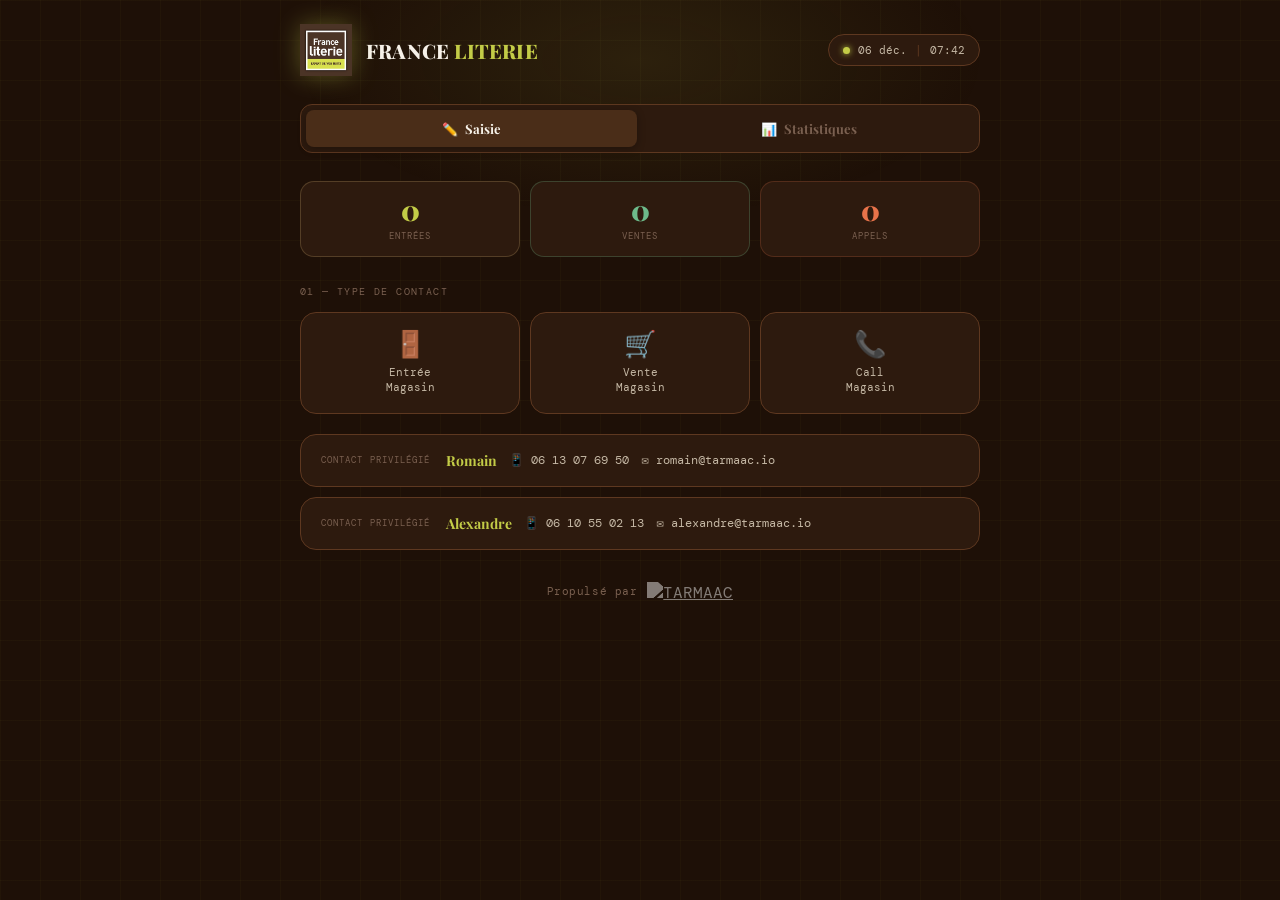
==== index.html @ 4d7cb7fd "version perpi ok" ====
<!DOCTYPE html>
<html lang="fr">
<head>
<meta charset="UTF-8">
<meta name="viewport" content="width=device-width, initial-scale=1.0">
<title>Suivi Magasin</title>
<link href="https://fonts.googleapis.com/css2?family=DM+Mono:wght@400;500&family=Playfair+Display:wght@700;800;900&display=swap" rel="stylesheet">
<link rel="stylesheet" href="css/main.css">

<!-- Configuration multi-tenant : DOIT charger en <head> pour que les
     variables CSS du thème soient appliquées avant le premier rendu.
     Définit window.CONFIG / window.THEME / window.CLIENT. -->
<script src="js/config.js"></script>
</head>
<body>
<div class="wrapper">

  <!-- HEADER -->
  <header>
    <div class="logo-block">
      <!-- Logo France Literie officiel -->
      <img class="logo-img"
        src="[data-uri]"
        
        alt="France Literie"/>
      <!-- Fallback texte si logo non dispo -->
      <div id="logo-fallback" style="display:none; align-items:center; justify-content:center; width:52px; height:52px; background:var(--accent); border-radius:10px; font-family:var(--font-display); font-weight:900; font-size:11px; color:#2a1c10; text-align:center; line-height:1.2;">FL</div>
      <div class="store-name">
        <span>FRANCE </span><span class="highlight">LITERIE</span>
        <span class="sub">Suivi activité magasin</span>
      </div>
    </div>
    <div class="header-right">
      <div class="live-badge">
        <div class="live-dot"></div>
        <span id="live-date">--</span>
        <span style="color:var(--border)">|</span>
        <span id="live-time">--:--</span>
      </div>
    </div>
  </header>

  <!-- NAV TABS -->
  <div class="nav-tabs">
    <button class="nav-tab active" id="tab-saisie" onclick="switchTab('saisie')">
      <span>✏️</span> Saisie
    </button>
    <button class="nav-tab" id="tab-stats" onclick="switchTab('stats')">
      <span>📊</span> Statistiques
    </button>
  </div>

  <!-- ═══ PAGE SAISIE ══════════════════════════════════════ -->
  <div id="page-saisie">

    <!-- Compteurs du jour -->
    <div class="day-counters">
      <div class="day-chip c-entree"><div class="chip-val" id="count-entree">0</div><div class="chip-lbl">Entrées</div></div>
      <div class="day-chip c-vente"><div class="chip-val" id="count-vente">0</div><div class="chip-lbl">Ventes</div></div>
      <div class="day-chip c-call"><div class="chip-val" id="count-call">0</div><div class="chip-lbl">Appels</div></div>
    </div>

    <!-- STEP 1 : TYPE -->
    <div class="step active" id="step-type">
      <div class="section-label">01 — Type de contact</div>
      <div class="btn-grid cols-3">
        <button class="card-btn" data-type="entree" onclick="selectType('entree',this)"><span class="icon">🚪</span><span class="label">Entrée<br>Magasin</span></button>
        <button class="card-btn" data-type="vente"  onclick="selectType('vente',this)"><span class="icon">🛒</span><span class="label">Vente<br>Magasin</span></button>
        <button class="card-btn" data-type="call"   onclick="selectType('call',this)"><span class="icon">📞</span><span class="label">Call<br>Magasin</span></button>
      </div>
      <div class="contact-card">
        <span class="contact-label">Contact privilégié</span>
        <div class="contact-info">
          <span class="contact-name">Romain</span>
          <div class="contact-links">
            <a href="tel:0613076950" class="contact-link">📱 06 13 07 69 50</a>
            <a href="mailto:romain@tarmaac.io" class="contact-link">✉️ romain@tarmaac.io</a>
            
          </div>
        </div>
      </div>
      <div class="contact-card" style="margin-top:10px">
        <span class="contact-label">Contact privilégié</span>
        <div class="contact-info">
          <span class="contact-name">Alexandre</span>
          <div class="contact-links">
            <a href="tel:0610550213" class="contact-link">📱 06 10 55 02 13</a>
            <a href="mailto:alexandre@tarmaac.io" class="contact-link">✉️ alexandre@tarmaac.io</a>
            
          </div>
        </div>
      </div>
    </div>

    <!-- STEP 2 : SOURCE -->
    <div class="step" id="step-source">
      <div class="recap-bar">
        <span class="section-label" style="margin:0">Comment le prospect a-t-il connu le magasin ?</span>
        <span class="recap-badge" id="recap-type-badge">—</span>
      </div>
      <div class="section-label">02 — Source</div>
      <div class="btn-grid cols-sources">
        <button class="card-btn" data-source="google"      onclick="selectSource('Internet (Google)',this)"><span class="icon">🔍</span><span class="label">Internet<br>(Google)</span></button>
        <button class="card-btn" data-source="facebook"    onclick="selectSource('Facebook / Instagram',this)"><span class="icon">📱</span><span class="label">Facebook /<br>Instagram</span></button>
        <button class="card-btn" data-source="reco"        onclick="selectSource('Recommandation',this)"><span class="icon">🤝</span><span class="label">Reco</span></button>
        <button class="card-btn" data-source="emplacement" onclick="selectSource('Emplacement',this)"><span class="icon">📍</span><span class="label">Emplacement</span></button>
        <button class="card-btn" data-source="autre"       onclick="selectSource('Autre',this)"><span class="icon">💬</span><span class="label">Autre</span></button>
        <button class="card-btn" data-source="saitpas"     onclick="selectSource('Je ne sais pas',this)"><span class="icon">🤷</span><span class="label">Je ne<br>sais pas</span></button>
      </div>
      <div class="confirm-area">
        <button class="btn-confirm" id="btn-send" onclick="sendData()" disabled>Enregistrer</button>
        <div class="error-msg" id="error-msg">Erreur d'envoi. Vérifie l'URL Apps Script.</div>
        <button class="btn-back" onclick="goBack()">← Modifier le type</button>
      </div>
    </div>

    <!-- STEP 2b : PRODUIT (vente uniquement) -->
    <div class="step" id="step-axe">
      <div class="recap-bar">
        <span class="section-label" style="margin:0">Quel type de vente ?</span>
        <span class="recap-badge badge-vente">Vente Magasin</span>
      </div>
      <div class="section-label">03 — Type de produit</div>
      <div class="btn-grid cols-3-auto">
        <button class="card-btn compact" data-axe="coffre"    onclick="selectAxe('Lit Coffre',this)"><span class="icon">🛏️</span><span class="label">Lit<br>Coffre</span></button>
        <button class="card-btn compact" data-axe="motorise"  onclick="selectAxe('Lit Motorisé',this)"><span class="icon">⚙️</span><span class="label">Lit<br>Motorisé</span></button>
        <button class="card-btn compact" data-axe="matelas"   onclick="selectAxe('Matelas',this)"><span class="icon">🌙</span><span class="label">Matelas</span></button>
        <button class="card-btn compact" data-axe="linge"     onclick="selectAxe('Linge de Maison',this)"><span class="icon">🧺</span><span class="label">Linge de<br>Maison</span></button>
        <button class="card-btn compact" data-axe="oreiller"  onclick="selectAxe('Oreillers',this)"><span class="icon">☁️</span><span class="label">Oreillers</span></button>
        <button class="card-btn compact" data-axe="sommier-matelas" onclick="selectAxe('Sommier + Matelas',this)"><span class="icon">🛏️</span><span class="label">Sommier +<br>Matelas</span></button>
      </div>

      <!-- Chiffre d'affaires -->
      <div class="ca-field" id="ca-field">
        <span class="ca-label">04 — Chiffre d'affaires de la vente</span>
        <div class="ca-input-wrap">
          <input
            class="ca-input"
            id="ca-input"
            type="number"
            inputmode="decimal"
            min="0"
            step="1"
            placeholder="0"
            oninput="onCAInput()"
          />
          <span class="ca-currency">€</span>
        </div>
      </div>

      <div class="confirm-area">
        <button class="btn-confirm" id="btn-send-axe" onclick="sendData()" disabled>Enregistrer</button>
        <div class="error-msg" id="error-msg-axe">Erreur d'envoi. Vérifie l'URL Apps Script.</div>
        <button class="btn-back" onclick="goBackFromAxe()">← Modifier la source</button>
      </div>
    </div>

    <!-- STEP 3 : SUCCÈS -->
    <div class="step" id="step-success">
      <div class="success-title">Enregistré !</div>
      <div class="success-sub">Les données ont été transmises à Google Sheets.</div>
      <div class="success-recap">
        <div class="recap-row"><span>Type</span><span id="r-type">—</span></div>
        <div class="recap-row" id="r-axe-row" style="display:none"><span>Produit</span><span id="r-axe">—</span></div>
        <div class="recap-row" id="r-ca-row" style="display:none"><span>CA</span><span id="r-ca" class="recap-ca">—</span></div>
        <div class="recap-row"><span>Source</span><span id="r-source">—</span></div>
        <div class="recap-row"><span>Heure</span><span id="r-time">—</span></div>
        <div class="recap-row"><span>Date</span><span id="r-date">—</span></div>
      </div>
      <button class="btn-reset" onclick="resetSaisie()">+ Nouvel enregistrement</button>
    </div>

  </div><!-- /page-saisie -->

  <!-- ═══ PAGE STATS ════════════════════════════════════════ -->
  <div id="page-stats">

    <button class="dp-trigger-pill" id="dp-pill" onclick="toggleInlineDp()">
      <span class="dp-pill-icon">📅</span>
      <span class="dp-pill-label">Période :</span>
      <span class="dp-pill-range" id="dp-pill-range">sélectionner</span>
      <span class="dp-pill-arrow" id="dp-pill-arrow">▼</span>
    </button>

    <div class="dp-inline" id="dp-inline">
      <div class="dp-inline-body">
        <div class="dp-sc-list" id="dp-sc-list"></div>
        <div class="dp-cals-area">
          <div class="dp-cals-row">
            <div class="dp-cal" id="dp-cal-L"></div>
            <div class="dp-cal" id="dp-cal-R"></div>
          </div>
        </div>
      </div>
      <div class="dp-bottom-row">
        <div class="dp-inp-group">
          <span class="dp-inp-lbl">Du</span>
          <input type="date" class="dp-inp" id="dp-in-s" onchange="onManualInput()"/>
        </div>
        <span class="dp-inp-sep">—</span>
        <div class="dp-inp-group">
          <span class="dp-inp-lbl">Au</span>
          <input type="date" class="dp-inp" id="dp-in-e" onchange="onManualInput()"/>
        </div>
        <button class="dp-btn-apply" onclick="applyAndLoad()">Mettre à jour</button>
      </div>
    </div>

    <div id="stats-body">
      <div class="stats-empty" id="stats-empty">
        <div class="stats-empty-icon">📅</div>
        <div>Sélectionnez une période ci-dessus puis cliquez sur <strong>Mettre à jour</strong></div>
      </div>
      <div class="stats-loading-block" id="stats-loading" style="display:none">
        <div class="spinner-lg"></div>
        Récupération des données…
      </div>
      <div class="stats-error-block" id="stats-error" style="display:none">
        ⚠️ Erreur de connexion. Vérifie l'URL Apps Script dans le CONFIG.
      </div>
      <div id="stats-data" style="display:none">

        <div class="stats-period-bar">
          <span class="period-label">Période analysée</span>
          <span class="period-val" id="stats-period-val">—</span>
        </div>

        <div class="stats-kpis">
          <div class="kpi-card kpi-entree"><div class="kpi-val" id="s-entree">—</div><div class="kpi-lbl">Entrées</div></div>
          <div class="kpi-card kpi-vente"><div class="kpi-val" id="s-vente">—</div><div class="kpi-lbl">Ventes</div></div>
          <div class="kpi-card kpi-call"><div class="kpi-val" id="s-call">—</div><div class="kpi-lbl">Appels</div></div>
        </div>

        <!-- KPI CA total -->
        <div class="kpi-ca-card">
          <span class="kpi-ca-label">💰 Chiffre d'affaires total</span>
          <span class="kpi-ca-val" id="s-ca">—</span>
        </div>

        <div class="conv-card">
          <span class="conv-card-label">Taux de conversion entrées → ventes</span>
          <span class="conv-card-val" id="s-conv">—</span>
        </div>

        <div class="stats-section">
          <div class="stats-section-title">Par source</div>
          <div id="s-sources"></div>
        </div>

        <div class="stats-section" id="s-axes-section">
          <div class="stats-section-title">Par produit vendu</div>
          <div id="s-axes"></div>
        </div>

      </div>
    </div>

  </div><!-- /page-stats -->

</div><!-- /wrapper -->

<footer class="tarmaac-footer">
  <span class="footer-label">Propulsé par</span>
  <a href="https://www.tarmaac.io" target="_blank" class="footer-logo-link">
    <img src="https://cdn.prod.website-files.com/66cee4aa1322da49f5cc1b0e/673612ceac983ec56be6e94c_Tarmaac-logo-texte%402x.avif" alt="TARMAAC" class="footer-logo"/>
  </a>
</footer>


<!-- Scripts applicatifs — chargés en fin de body pour que le DOM soit prêt.
     Ordre important :
     1. branding.js → déclare la const globale CONFIG et applique le thème
     2. saisie.js   → formulaire + envoi des données
     3. stats.js    → datepicker + stats
     4. app.js      → horloge, onglets, sync iframe -->
<script src="js/branding.js"></script>
<script src="js/saisie.js"></script>
<script src="js/stats.js"></script>
<script src="js/app.js"></script>
</body>
</html>
---- css/main.css ----
:root {
  --bg: #1e1007;
  --surface: #2d1a0e;
  --surface2: #3a2212;
  --surface3: #4a2d18;
  --border: #5e3820;
  --accent: #c3cc47;       /* or chaud France Literie */
  --accent-glow: rgba(195,204,71,0.15);
  --accent2: #e8734a;
  --accent3: #7eb8c9;
  --text: #f6f1e8;
  --muted: #7a6050;
  --success: #6dba8a;
  --silver: #c5b8a5;
  --radius: 16px;
  --font-display: 'Playfair Display', serif;
  --font-mono: 'DM Mono', monospace;
}

* { box-sizing: border-box; margin: 0; padding: 0; }

body {
  background: var(--bg);
  color: var(--text);
  font-family: var(--font-mono);
  min-height: 100vh;
  display: flex;
  flex-direction: column;
  align-items: center;
  padding: 24px 16px 48px;
  position: relative;
  overflow-x: hidden;
}

/* motif tissu subtil */
body::before {
  content: '';
  position: fixed; inset: 0;
  background-image:
    linear-gradient(rgba(195,204,71,0.03) 1px, transparent 1px),
    linear-gradient(90deg, rgba(195,204,71,0.03) 1px, transparent 1px);
  background-size: 40px 40px;
  pointer-events: none; z-index: 0;
}
body::after {
  content: '';
  position: fixed; top: -100px; left: 50%; transform: translateX(-50%);
  width: 700px; height: 320px;
  background: radial-gradient(ellipse, rgba(195,204,71,0.09) 0%, transparent 70%);
  pointer-events: none; z-index: 0;
}

.wrapper { width: 100%; max-width: 680px; position: relative; z-index: 1; }

/* ══ HEADER ══════════════════════════════════════════════ */
header {
  display: flex; justify-content: space-between; align-items: center;
  margin-bottom: 28px; gap: 12px;
}
.logo-block { display: flex; align-items: center; gap: 14px; }
.logo-img {
  height: 52px; width: auto;
  filter: drop-shadow(0 0 12px rgba(195,204,71,0.35));
}
.store-name {
  font-family: var(--font-display);
  font-size: clamp(15px,3.2vw,20px);
  font-weight: 800;
  letter-spacing: 0.01em;
  line-height: 1.15;
}
.store-name .highlight { color: var(--accent); }
.store-name .sub {
  display: block;
  font-size: 9px;
  font-family: var(--font-mono);
  font-weight: 400;
  color: var(--muted);
  letter-spacing: 0.14em;
  text-transform: uppercase;
  margin-top: 4px;
}

.header-right { display: flex; align-items: center; gap: 8px; flex-shrink: 0; }

.live-badge {
  display: flex; align-items: center; gap: 8px;
  background: var(--surface); border: 1px solid var(--border);
  border-radius: 100px; padding: 8px 14px;
  font-size: 11px; color: var(--silver); white-space: nowrap;
}
.live-dot {
  width: 7px; height: 7px;
  background: var(--accent); border-radius: 50%;
  animation: pulse 2s ease-in-out infinite;
  box-shadow: 0 0 6px var(--accent);
}
@keyframes pulse { 0%,100%{opacity:1} 50%{opacity:0.3} }

/* ══ NAV TABS ════════════════════════════════════════════ */
.nav-tabs {
  display: flex; gap: 6px; margin-bottom: 28px;
  background: var(--surface); border: 1px solid var(--border);
  border-radius: 12px; padding: 5px;
}
.nav-tab {
  flex: 1; padding: 10px 16px; border: none; border-radius: 8px;
  font-family: var(--font-display); font-size: 13px; font-weight: 700;
  color: var(--muted); background: transparent; cursor: pointer;
  transition: all 0.2s ease; display: flex; align-items: center;
  justify-content: center; gap: 7px;
  -webkit-tap-highlight-color: transparent;
}
.nav-tab:hover { color: var(--silver); }
.nav-tab.active { background: var(--surface3); color: var(--text); box-shadow: 0 2px 8px rgba(0,0,0,0.3); }

/* ══ SAISIE PAGE ═════════════════════════════════════════ */
#page-saisie { animation: fadeUp 0.25s ease forwards; }
@keyframes fadeUp { from{opacity:0;transform:translateY(8px)} to{opacity:1;transform:translateY(0)} }

/* Compteurs jour */
.day-counters { display: flex; gap: 10px; margin-bottom: 28px; }
.day-chip {
  flex: 1; background: var(--surface); border: 1px solid var(--border);
  border-radius: 14px; padding: 14px 10px; text-align: center;
  transition: border-color 0.2s ease;
}
.chip-val { font-family: var(--font-display); font-size: 28px; font-weight: 900; line-height: 1; }
.chip-lbl { font-size: 9px; color: var(--muted); text-transform: uppercase; letter-spacing: 0.1em; margin-top: 6px; }
.c-entree { border-color: rgba(200,169,110,0.25); }
.c-entree .chip-val { color: var(--accent); }
.c-vente  { border-color: rgba(109,186,138,0.25); }
.c-vente  .chip-val { color: var(--success); }
.c-call   { border-color: rgba(232,115,74,0.2); }
.c-call   .chip-val { color: var(--accent2); }

/* Steps */
.step { display: none; animation: fadeUp 0.2s ease forwards; }
.step.active { display: block; }

.section-label {
  font-size: 10px; text-transform: uppercase; letter-spacing: 0.14em;
  color: var(--muted); margin-bottom: 14px;
}

/* Grilles de boutons */
.btn-grid { display: grid; gap: 10px; margin-bottom: 20px; }
.cols-3 { grid-template-columns: repeat(3,1fr); }
.cols-sources { grid-template-columns: repeat(3,1fr); }
.cols-3-auto { grid-template-columns: repeat(3,1fr); }

@media(max-width:400px){
  .cols-sources { grid-template-columns: repeat(2,1fr); }
  .cols-3-auto  { grid-template-columns: repeat(2,1fr); }
}

.card-btn {
  display: flex; flex-direction: column; align-items: center; justify-content: center;
  gap: 8px; padding: 18px 10px;
  background: var(--surface); border: 1.5px solid var(--border);
  border-radius: var(--radius); cursor: pointer; color: var(--silver);
  font-family: var(--font-mono); font-size: 12px; text-align: center; line-height: 1.35;
  transition: all 0.15s ease;
  -webkit-tap-highlight-color: transparent;
}
.card-btn .icon { font-size: 26px; line-height: 1; }
.card-btn .label { font-size: 11px; }
.card-btn:hover { border-color: var(--accent); color: var(--text); background: var(--surface2); }
.card-btn.selected { border-color: var(--accent); background: var(--accent-glow); color: var(--text); }
.card-btn.compact { padding: 14px 8px; }
.card-btn.compact .icon { font-size: 22px; }

/* couleurs par source */
.card-btn[data-source="google"]:hover,   .card-btn[data-source="google"].selected    { border-color:#4285f4; background:rgba(66,133,244,0.08); }
.card-btn[data-source="facebook"]:hover, .card-btn[data-source="facebook"].selected  { border-color:#1877f2; background:rgba(24,119,242,0.08); }
.card-btn[data-source="reco"]:hover,     .card-btn[data-source="reco"].selected      { border-color:#f59e0b; background:rgba(245,158,11,0.08); }
.card-btn[data-source="autre"]:hover,    .card-btn[data-source="autre"].selected     { border-color:var(--muted); background:rgba(102,102,102,0.08); }
.card-btn[data-source="saitpas"]:hover,  .card-btn[data-source="saitpas"].selected   { border-color:var(--muted); background:rgba(102,102,102,0.08); }
.card-btn[data-source="emplacement"]:hover, .card-btn[data-source="emplacement"].selected { border-color:#a78bfa; background:rgba(167,139,250,0.08); }
.card-btn[data-axe]:hover, .card-btn[data-axe].selected { border-color:var(--success); background:rgba(109,186,138,0.08); }

.recap-bar {
  background: var(--surface2); border: 1px solid var(--border);
  border-radius: 12px; padding: 14px 18px;
  display: flex; align-items: center; justify-content: space-between;
  margin-bottom: 20px; font-size: 12px;
}
.recap-badge { padding: 4px 10px; border-radius: 100px; font-size: 11px; font-weight: 500; }
.badge-entree { background: rgba(195,204,71,0.15); color: var(--accent); }
.badge-vente  { background: rgba(109,186,138,0.15); color: var(--success); }
.badge-call   { background: rgba(232,115,74,0.15);  color: var(--accent2); }

/* Champ CA */
.ca-field {
  margin-bottom: 20px;
}
.ca-label {
  font-size: 10px; text-transform: uppercase; letter-spacing: 0.14em;
  color: var(--muted); margin-bottom: 10px; display: block;
}
.ca-input-wrap {
  display: flex; align-items: center; gap: 0;
  background: var(--surface); border: 1.5px solid var(--border);
  border-radius: 12px; overflow: hidden;
  transition: border-color 0.15s ease;
}
.ca-input-wrap:focus-within { border-color: var(--accent); }
.ca-input {
  flex: 1; background: transparent; border: none; outline: none;
  padding: 16px 18px; font-family: var(--font-display); font-size: 22px;
  font-weight: 800; color: var(--text); color-scheme: dark;
  min-width: 0;
}
.ca-input::placeholder { color: var(--muted); font-size: 18px; }
.ca-currency {
  padding: 0 18px; font-family: var(--font-display); font-size: 20px;
  font-weight: 800; color: var(--accent); flex-shrink: 0;
  border-left: 1px solid var(--border);
  height: 100%; display: flex; align-items: center;
  background: rgba(195,204,71,0.06);
}

.confirm-area { margin-top: 24px; display: flex; flex-direction: column; gap: 12px; }

.btn-confirm {
  width: 100%; background: var(--accent); color: #2a1c10;
  border: none; border-radius: var(--radius); padding: 20px;
  font-family: var(--font-display); font-size: 18px; font-weight: 800;
  cursor: pointer; transition: all 0.15s ease;
  -webkit-tap-highlight-color: transparent;
}
.btn-confirm:hover { background: #d4dc52; transform: translateY(-1px); box-shadow: 0 6px 24px rgba(195,204,71,0.4); }
.btn-confirm:active { transform: scale(0.98); }
.btn-confirm:disabled { opacity: 0.25; cursor: not-allowed; transform: none; box-shadow: none; }
.btn-confirm.loading { pointer-events: none; opacity: 0.7; }

.btn-back {
  width: 100%; background: transparent; color: var(--muted);
  border: 1px solid var(--border); border-radius: var(--radius);
  padding: 14px; font-family: var(--font-mono); font-size: 13px;
  cursor: pointer; transition: all 0.15s ease;
}
.btn-back:hover { color: var(--text); border-color: var(--text); }

.btn-reset {
  width: 100%; background: var(--surface); color: var(--text);
  border: 2px solid var(--border); border-radius: var(--radius);
  padding: 18px; font-family: var(--font-display); font-size: 16px;
  font-weight: 800; cursor: pointer; transition: all 0.15s ease;
}
.btn-reset:hover { border-color: var(--accent); color: var(--accent); box-shadow: 0 0 20px var(--accent-glow); }

.error-msg {
  background: rgba(232,115,74,0.1); border: 1px solid rgba(232,115,74,0.3);
  border-radius: 10px; padding: 12px 16px; font-size: 12px;
  color: var(--accent2); display: none;
}

.spinner { display:inline-block; width:16px; height:16px; border:2px solid rgba(10,11,15,0.3); border-top-color:#2a1c10; border-radius:50%; animation:spin 0.6s linear infinite; vertical-align:middle; margin-right:8px; }
@keyframes spin { to{transform:rotate(360deg)} }

/* Succès */
#step-success { text-align: center; padding: 40px 20px; }
.success-icon { font-size: 72px; margin-bottom: 24px; animation: pop 0.4s cubic-bezier(0.34,1.56,0.64,1) forwards; }
@keyframes pop { from{transform:scale(0.3);opacity:0} to{transform:scale(1);opacity:1} }
.success-title { font-family: var(--font-display); font-size: 32px; font-weight: 800; margin-bottom: 8px; }
.success-sub { color: var(--muted); font-size: 13px; margin-bottom: 40px; }
.success-recap {
  background: var(--surface); border: 1px solid var(--border);
  border-radius: var(--radius); padding: 20px; margin-bottom: 32px;
  text-align: left; font-size: 13px; display: flex; flex-direction: column; gap: 10px;
}
.recap-row { display: flex; justify-content: space-between; align-items: center; color: var(--muted); }
.recap-row span:last-child { color: var(--text); font-weight: 500; }
.recap-row .recap-ca { color: var(--accent); font-family: var(--font-display); font-size: 17px; font-weight: 800; }

/* Contact card */
.contact-card {
  margin-top: 20px; background: var(--surface);
  border: 1px solid var(--border); border-radius: var(--radius);
  padding: 16px 20px; display: flex; align-items: center; gap: 16px;
}
.contact-label { font-size: 9px; text-transform: uppercase; letter-spacing: 0.12em; color: var(--muted); white-space: nowrap; flex-shrink: 0; }
.contact-info { display: flex; align-items: center; gap: 12px; flex-wrap: wrap; flex: 1; }
.contact-name { font-family: var(--font-display); font-weight: 700; font-size: 14px; color: var(--accent); flex-shrink: 0; }
.contact-links { display: flex; gap: 12px; flex-wrap: wrap; }
.contact-link { font-size: 12px; color: var(--silver); text-decoration: none; transition: color 0.15s ease; }
.contact-link:hover { color: var(--accent); }

/* ══ STATS PAGE ══════════════════════════════════════════ */
#page-stats { display: none; animation: fadeUp 0.25s ease forwards; }
#page-stats.active { display: block; }

.dp-trigger-pill {
  display: flex; align-items: center; gap: 8px;
  background: var(--surface); border: 1px solid var(--border);
  border-radius: 10px; padding: 10px 16px; cursor: pointer;
  font-family: var(--font-mono); font-size: 12px; color: var(--silver);
  transition: all 0.15s ease; width: 100%; margin-bottom: 16px;
  -webkit-tap-highlight-color: transparent;
}
.dp-trigger-pill:hover { border-color: var(--accent); color: var(--text); }
.dp-trigger-pill.open { border-color: var(--accent); color: var(--accent); background: rgba(195,204,71,0.06); }
.dp-pill-icon { font-size: 14px; flex-shrink: 0; }
.dp-pill-label { flex: 1; font-weight: 500; }
.dp-pill-range { color: var(--accent); font-weight: 500; }
.dp-pill-arrow { font-size: 10px; opacity: 0.6; transition: transform 0.2s ease; }
.dp-trigger-pill.open .dp-pill-arrow { transform: rotate(180deg); }

.dp-inline {
  background: var(--surface); border: 1px solid var(--border); border-radius: 14px;
  overflow: hidden; margin-bottom: 24px; display: none;
  animation: fadeUp 0.2s ease forwards;
}
.dp-inline.open { display: block; }
.dp-inline-body { display: flex; flex-wrap: wrap; }

.dp-sc-list {
  width: 168px; flex-shrink: 0; border-right: 1px solid var(--border); padding: 10px 0;
}
@media(max-width:540px) {
  .dp-sc-list { width: 100%; border-right: none; border-bottom: 1px solid var(--border); display: flex; flex-wrap: wrap; padding: 10px 12px; gap: 6px; }
  .dp-sc-btn { width: auto !important; padding: 6px 12px !important; border-radius: 100px !important; border: 1px solid var(--border); }
  .dp-sc-btn.active { background: rgba(200,169,110,0.1) !important; border-color: var(--accent); }
  .dp-sc-radio { display: none !important; }
}

.dp-sc-btn {
  display: flex; align-items: center; gap: 10px; width: 100%;
  padding: 8px 14px; font-size: 12px; color: var(--silver); cursor: pointer;
  font-family: var(--font-mono); border: none; background: none;
  text-align: left; transition: all 0.1s ease;
}
.dp-sc-btn:hover { color: var(--text); background: rgba(255,255,255,0.03); }
.dp-sc-btn.active { color: var(--accent); background: rgba(195,204,71,0.07); }
.dp-sc-radio { width: 13px; height: 13px; border-radius: 50%; border: 2px solid var(--border); flex-shrink: 0; transition: all 0.15s ease; }
.dp-sc-btn.active .dp-sc-radio { border-color: var(--accent); background: var(--accent); box-shadow: 0 0 5px var(--accent); }

.dp-cals-area { flex: 1; min-width: 0; padding: 16px; display: flex; flex-direction: column; gap: 12px; }
.dp-cals-row { display: flex; gap: 16px; flex-wrap: wrap; }
.dp-cal { flex: 1; min-width: 180px; }

.dp-cal-head { display: flex; align-items: center; justify-content: space-between; margin-bottom: 8px; }
.dp-nav { background: none; border: 1px solid var(--border); border-radius: 6px; color: var(--silver); width: 26px; height: 26px; font-size: 14px; cursor: pointer; display: flex; align-items: center; justify-content: center; transition: all 0.15s ease; }
.dp-nav:hover { border-color: var(--accent); color: var(--accent); }
.dp-cal-title { font-family: var(--font-display); font-weight: 800; font-size: 13px; text-align: center; flex: 1; }

.dp-grid { display: grid; grid-template-columns: repeat(7,1fr); gap: 1px; }
.dp-dow { font-size: 9px; color: var(--muted); text-align: center; padding: 3px 0; text-transform: uppercase; }
.dp-day { aspect-ratio: 1; display: flex; align-items: center; justify-content: center; font-size: 11px; border-radius: 6px; cursor: pointer; color: var(--silver); border: none; background: none; font-family: var(--font-mono); position: relative; transition: background 0.1s ease, color 0.1s ease; }
.dp-day:hover:not(.dp-empty) { background: var(--surface3); color: var(--text); }
.dp-day.dp-empty { cursor: default; visibility: hidden; }
.dp-day.dp-today { color: var(--accent); font-weight: 700; }
.dp-day.dp-today::after { content:''; position:absolute; bottom:2px; left:50%; transform:translateX(-50%); width:3px; height:3px; background:var(--accent); border-radius:50%; }
.dp-day.dp-start, .dp-day.dp-end { background: var(--accent) !important; color: #0a0b0f !important; font-weight: 800; border-radius: 6px; }
.dp-day.dp-in-range { background: rgba(195,204,71,0.13); color: var(--text); border-radius: 0; }
.dp-day.dp-start { border-radius: 6px 0 0 6px !important; }
.dp-day.dp-end   { border-radius: 0 6px 6px 0 !important; }
.dp-day.dp-start.dp-end { border-radius: 6px !important; }

.dp-bottom-row {
  display: flex; align-items: center; gap: 10px; flex-wrap: wrap;
  padding: 12px 16px; border-top: 1px solid var(--border);
  background: var(--surface2);
}
.dp-inp-group { display: flex; align-items: center; gap: 8px; flex: 1; min-width: 120px; }
.dp-inp-lbl { font-size: 10px; text-transform: uppercase; letter-spacing: 0.1em; color: var(--muted); white-space: nowrap; }
.dp-inp { background: var(--surface); border: 1px solid var(--border); border-radius: 7px; padding: 7px 10px; color: var(--text); font-family: var(--font-mono); font-size: 12px; outline: none; flex: 1; color-scheme: dark; transition: border-color 0.15s ease; }
.dp-inp:focus { border-color: var(--accent); }
.dp-inp-sep { color: var(--muted); flex-shrink: 0; }
.dp-btn-apply { background: var(--accent); border: none; border-radius: 8px; padding: 9px 20px; color: #2a1c10; font-family: var(--font-display); font-size: 13px; font-weight: 800; cursor: pointer; transition: all 0.15s ease; white-space: nowrap; flex-shrink: 0; }
.dp-btn-apply:hover { background: #d4dc52; }

/* Stats résultats */
.stats-period-bar {
  display: flex; align-items: center; justify-content: space-between;
  padding: 12px 16px; background: var(--surface2); border: 1px solid var(--border);
  border-radius: 12px; margin-bottom: 20px; font-size: 12px;
}
.period-label { color: var(--muted); }
.period-val { color: var(--accent); font-weight: 500; font-family: var(--font-display); }

.stats-kpis { display: grid; grid-template-columns: repeat(3,1fr); gap: 10px; margin-bottom: 10px; }
.kpi-card { background: var(--surface); border: 1px solid var(--border); border-radius: 12px; padding: 16px 10px; text-align: center; }
.kpi-val { font-family: var(--font-display); font-size: 32px; font-weight: 900; line-height: 1; }
.kpi-lbl { font-size: 9px; color: var(--muted); text-transform: uppercase; letter-spacing: 0.1em; margin-top: 6px; }
.kpi-entree .kpi-val { color: var(--accent); }
.kpi-vente  .kpi-val { color: var(--success); }
.kpi-call   .kpi-val { color: var(--accent2); }

/* KPI CA */
.kpi-ca-card {
  background: var(--surface); border: 1px solid rgba(195,204,71,0.3);
  border-radius: 12px; padding: 16px 20px;
  display: flex; align-items: center; justify-content: space-between;
  margin-bottom: 10px;
}
.kpi-ca-label { font-size: 11px; color: var(--muted); text-transform: uppercase; letter-spacing: 0.1em; }
.kpi-ca-val { font-family: var(--font-display); font-size: 28px; font-weight: 900; color: var(--accent); }

.conv-card {
  background: var(--surface); border: 1px solid var(--border);
  border-radius: 12px; padding: 14px 18px;
  display: flex; align-items: center; justify-content: space-between; margin-bottom: 24px;
}
.conv-card-label { font-size: 13px; color: var(--muted); }
.conv-card-val { font-family: var(--font-display); font-size: 24px; font-weight: 900; color: var(--success); }

.stats-section { margin-bottom: 24px; }
.stats-section-title { font-size: 10px; text-transform: uppercase; letter-spacing: 0.12em; color: var(--muted); margin-bottom: 12px; }
.bar-row { display: flex; align-items: center; gap: 10px; margin-bottom: 8px; }
.bar-name { font-size: 12px; color: var(--silver); width: 168px; flex-shrink: 0; white-space: nowrap; overflow: hidden; text-overflow: ellipsis; }
.bar-track { flex: 1; background: var(--surface2); border-radius: 100px; height: 8px; overflow: hidden; }
.bar-fill { height: 100%; border-radius: 100px; min-width: 4px; transition: width 0.55s cubic-bezier(0.34,1.56,0.64,1); }
.bar-fill.fill-src { background: var(--accent3); }
.bar-fill.fill-axe { background: var(--success); }
.bar-count { font-size: 12px; font-family: var(--font-display); font-weight: 700; color: var(--text); width: 28px; text-align: right; flex-shrink: 0; }

.stats-empty { text-align: center; padding: 40px 20px; color: var(--muted); font-size: 13px; display: flex; flex-direction: column; align-items: center; gap: 12px; }
.stats-empty-icon { font-size: 40px; }
.stats-loading-block { text-align: center; padding: 40px 20px; color: var(--muted); font-size: 13px; display: flex; flex-direction: column; align-items: center; gap: 12px; }
.spinner-lg { width: 28px; height: 28px; border: 2px solid var(--border); border-top-color: var(--accent); border-radius: 50%; animation: spin 0.7s linear infinite; }
.stats-error-block { text-align: center; padding: 32px 20px; color: var(--accent2); font-size: 13px; display: flex; flex-direction: column; align-items: center; gap: 8px; }

/* ══ FOOTER ══════════════════════════════════════════════ */
.tarmaac-footer { display:flex; align-items:center; justify-content:center; gap:10px; padding:32px 0 0; position:relative; z-index:1; }
.footer-label { font-size:11px; color:var(--muted); font-family:var(--font-mono); letter-spacing:0.05em; }
.footer-logo-link { display:flex; align-items:center; opacity:0.45; transition:opacity 0.2s ease; }
.footer-logo-link:hover { opacity:0.85; }
.footer-logo { height:18px; width:auto; filter:brightness(0) invert(1); }
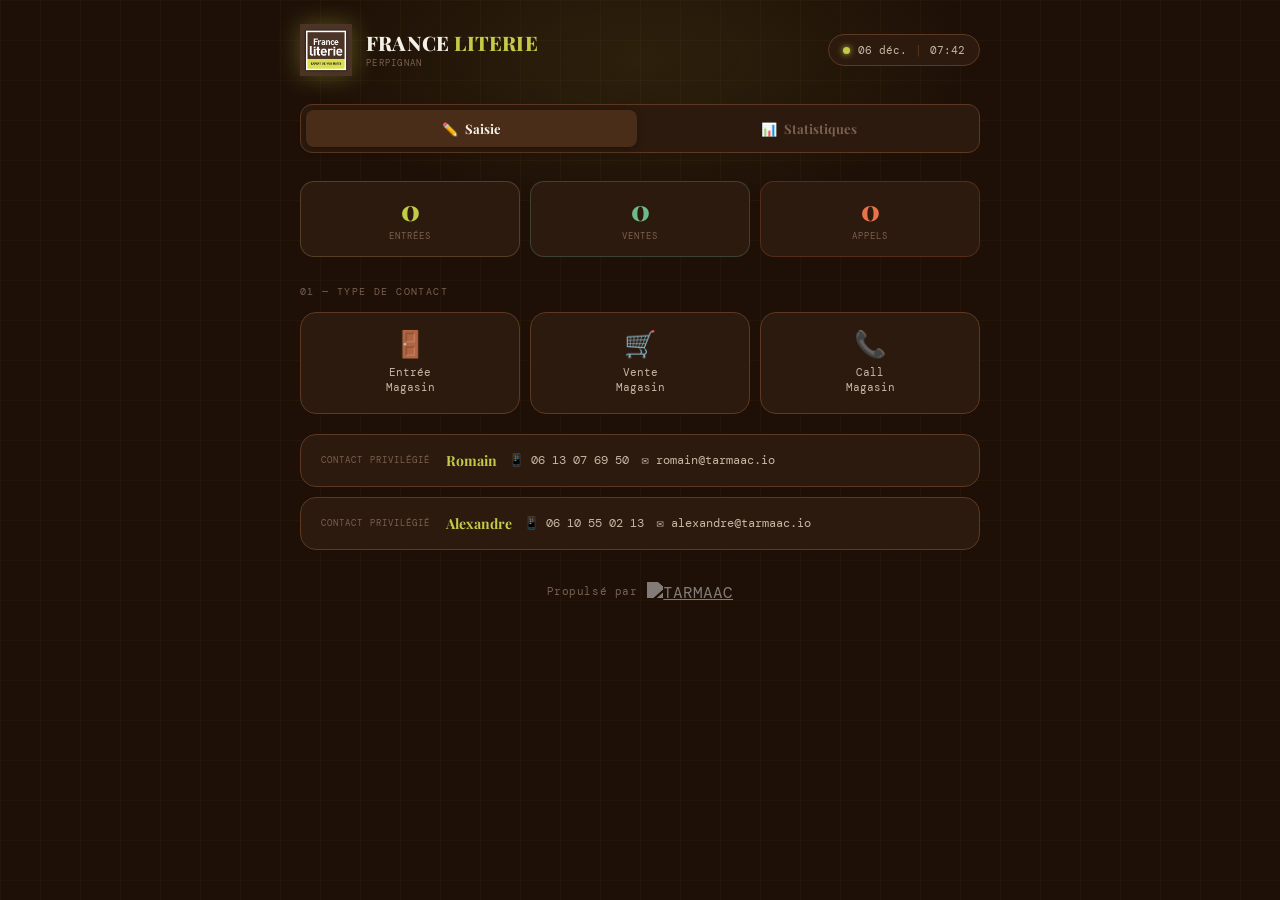
==== commit a56ef9c6: "ajout dossier img pour tous les logos" ====
--- a/index.html
+++ b/index.html
@@ -19,10 +19,7 @@
   <header>
     <div class="logo-block">
       <!-- Logo France Literie officiel -->
-      <img class="logo-img"
-        src="[data-uri]"
-        
-        alt="France Literie"/>
+      <img class="logo-img" src="img/imgFL.jpeg" id="logo-img" alt="France Literie"/>
       <!-- Fallback texte si logo non dispo -->
       <div id="logo-fallback" style="display:none; align-items:center; justify-content:center; width:52px; height:52px; background:var(--accent); border-radius:10px; font-family:var(--font-display); font-weight:900; font-size:11px; color:#2a1c10; text-align:center; line-height:1.2;">FL</div>
       <div class="store-name">
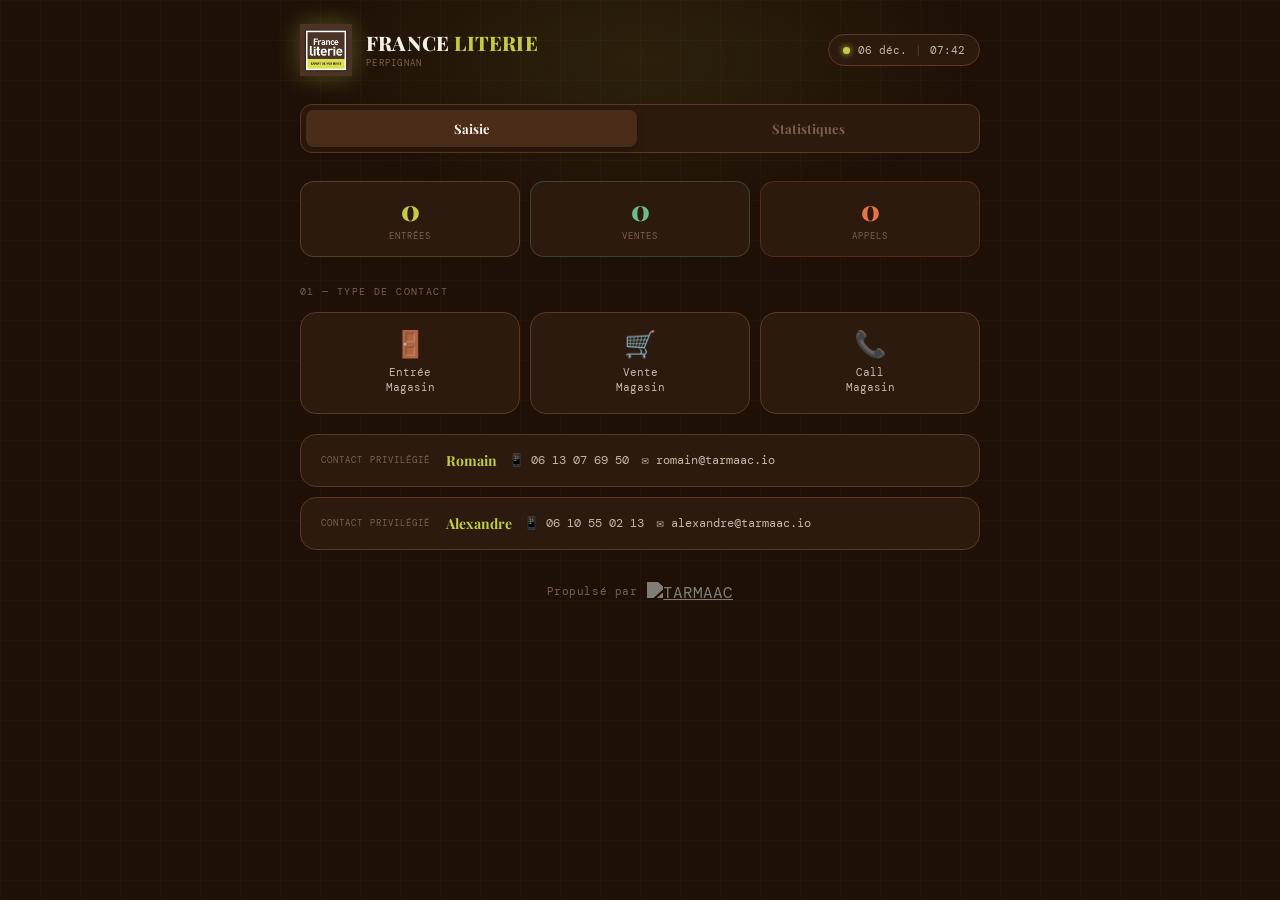
==== commit d4cf7ba6: "ajout 3 sudC | modifs boutons vente" ====
--- a/index.html
+++ b/index.html
@@ -7,9 +7,6 @@
 <link href="https://fonts.googleapis.com/css2?family=DM+Mono:wght@400;500&family=Playfair+Display:wght@700;800;900&display=swap" rel="stylesheet">
 <link rel="stylesheet" href="css/main.css">
 
-<!-- Configuration multi-tenant : DOIT charger en <head> pour que les
-     variables CSS du thème soient appliquées avant le premier rendu.
-     Définit window.CONFIG / window.THEME / window.CLIENT. -->
 <script src="js/config.js"></script>
 </head>
 <body>
@@ -40,10 +37,10 @@
   <!-- NAV TABS -->
   <div class="nav-tabs">
     <button class="nav-tab active" id="tab-saisie" onclick="switchTab('saisie')">
-      <span>✏️</span> Saisie
+Saisie
     </button>
     <button class="nav-tab" id="tab-stats" onclick="switchTab('stats')">
-      <span>📊</span> Statistiques
+Statistiques
     </button>
   </div>
 
@@ -118,14 +115,8 @@
         <span class="recap-badge badge-vente">Vente Magasin</span>
       </div>
       <div class="section-label">03 — Type de produit</div>
-      <div class="btn-grid cols-3-auto">
-        <button class="card-btn compact" data-axe="coffre"    onclick="selectAxe('Lit Coffre',this)"><span class="icon">🛏️</span><span class="label">Lit<br>Coffre</span></button>
-        <button class="card-btn compact" data-axe="motorise"  onclick="selectAxe('Lit Motorisé',this)"><span class="icon">⚙️</span><span class="label">Lit<br>Motorisé</span></button>
-        <button class="card-btn compact" data-axe="matelas"   onclick="selectAxe('Matelas',this)"><span class="icon">🌙</span><span class="label">Matelas</span></button>
-        <button class="card-btn compact" data-axe="linge"     onclick="selectAxe('Linge de Maison',this)"><span class="icon">🧺</span><span class="label">Linge de<br>Maison</span></button>
-        <button class="card-btn compact" data-axe="oreiller"  onclick="selectAxe('Oreillers',this)"><span class="icon">☁️</span><span class="label">Oreillers</span></button>
-        <button class="card-btn compact" data-axe="sommier-matelas" onclick="selectAxe('Sommier + Matelas',this)"><span class="icon">🛏️</span><span class="label">Sommier +<br>Matelas</span></button>
-      </div>
+      <!-- Boutons générés dynamiquement par branding.js depuis theme.axes -->
+      <div class="btn-grid cols-3-auto" id="axes-grid"></div>
 
       <!-- Chiffre d'affaires -->
       <div class="ca-field" id="ca-field">
--- a/css/main.css
+++ b/css/main.css
@@ -4,8 +4,20 @@
   --surface2: #3a2212;
   --surface3: #4a2d18;
   --border: #5e3820;
-  --accent: #c3cc47;       /* or chaud France Literie */
-  --accent-glow: rgba(195,204,71,0.15);
+
+  /* Accent : couleur principale de l'enseigne.
+     --accent-rgb est le triplet RGB sans alpha, utilisé pour générer
+     dynamiquement les variations rgba (glow, fonds translucides, etc.). */
+  --accent-rgb: 195 204 71;
+  --accent: rgb(var(--accent-rgb));       /* or chaud France Literie */
+  --accent-hover: #d4dc52;                /* version hover, légèrement plus claire */
+  --accent-glow: rgb(var(--accent-rgb) / 0.15);
+  --btn-text: #2a1c10;                    /* texte des boutons posés sur --accent */
+
+  /* Couleur du quadrillage de fond — surchargée par thème (visibilité variable
+     selon que le fond est clair ou sombre) */
+  --grid-line: rgb(var(--accent-rgb) / 0.03);
+
   --accent2: #e8734a;
   --accent3: #7eb8c9;
   --text: #f6f1e8;
@@ -37,8 +49,8 @@
   content: '';
   position: fixed; inset: 0;
   background-image:
-    linear-gradient(rgba(195,204,71,0.03) 1px, transparent 1px),
-    linear-gradient(90deg, rgba(195,204,71,0.03) 1px, transparent 1px);
+    linear-gradient(var(--grid-line) 1px, transparent 1px),
+    linear-gradient(90deg, var(--grid-line) 1px, transparent 1px);
   background-size: 40px 40px;
   pointer-events: none; z-index: 0;
 }
@@ -46,7 +58,7 @@
   content: '';
   position: fixed; top: -100px; left: 50%; transform: translateX(-50%);
   width: 700px; height: 320px;
-  background: radial-gradient(ellipse, rgba(195,204,71,0.09) 0%, transparent 70%);
+  background: radial-gradient(ellipse, rgb(var(--accent-rgb) / 0.09) 0%, transparent 70%);
   pointer-events: none; z-index: 0;
 }
 
@@ -60,7 +72,7 @@
 .logo-block { display: flex; align-items: center; gap: 14px; }
 .logo-img {
   height: 52px; width: auto;
-  filter: drop-shadow(0 0 12px rgba(195,204,71,0.35));
+  filter: drop-shadow(0 0 12px rgb(var(--accent-rgb) / 0.35));
 }
 .store-name {
   font-family: var(--font-display);
@@ -154,6 +166,31 @@
   .cols-3-auto  { grid-template-columns: repeat(2,1fr); }
 }
 
+/* Layout adaptatif selon le nombre d'axes (appliqué dynamiquement par branding.js) */
+.btn-grid.count-6 { grid-template-columns: repeat(3, 1fr); }
+.btn-grid.count-3 { grid-template-columns: repeat(3, 1fr); }
+.btn-grid.count-4 { grid-template-columns: repeat(2, 1fr); }
+.btn-grid.count-2 { grid-template-columns: repeat(2, 1fr); }
+.btn-grid.count-1 { grid-template-columns: 1fr; }
+
+/* 5 boutons : 3 en haut, 2 en bas plus larges (grille à 6 sous-colonnes) */
+.btn-grid.count-5 { grid-template-columns: repeat(6, 1fr); }
+.btn-grid.count-5 > :nth-child(-n+3) { grid-column: span 2; }
+.btn-grid.count-5 > :nth-child(n+4)  { grid-column: span 3; }
+
+/* Mobile : tout en 2 colonnes, sauf le dernier bouton qui prend toute la largeur
+   quand le nombre est impair (sinon il reste orphelin) */
+@media(max-width:400px){
+  .btn-grid.count-6,
+  .btn-grid.count-5,
+  .btn-grid.count-4,
+  .btn-grid.count-3 { grid-template-columns: repeat(2, 1fr); }
+  .btn-grid.count-5 > :nth-child(-n+3),
+  .btn-grid.count-5 > :nth-child(n+4) { grid-column: auto; }
+  .btn-grid.count-5 > :nth-child(5),
+  .btn-grid.count-3 > :nth-child(3) { grid-column: 1 / -1; }
+}
+
 .card-btn {
   display: flex; flex-direction: column; align-items: center; justify-content: center;
   gap: 8px; padding: 18px 10px;
@@ -170,13 +207,10 @@
 .card-btn.compact { padding: 14px 8px; }
 .card-btn.compact .icon { font-size: 22px; }
 
-/* couleurs par source */
-.card-btn[data-source="google"]:hover,   .card-btn[data-source="google"].selected    { border-color:#4285f4; background:rgba(66,133,244,0.08); }
-.card-btn[data-source="facebook"]:hover, .card-btn[data-source="facebook"].selected  { border-color:#1877f2; background:rgba(24,119,242,0.08); }
-.card-btn[data-source="reco"]:hover,     .card-btn[data-source="reco"].selected      { border-color:#f59e0b; background:rgba(245,158,11,0.08); }
-.card-btn[data-source="autre"]:hover,    .card-btn[data-source="autre"].selected     { border-color:var(--muted); background:rgba(102,102,102,0.08); }
-.card-btn[data-source="saitpas"]:hover,  .card-btn[data-source="saitpas"].selected   { border-color:var(--muted); background:rgba(102,102,102,0.08); }
-.card-btn[data-source="emplacement"]:hover, .card-btn[data-source="emplacement"].selected { border-color:#a78bfa; background:rgba(167,139,250,0.08); }
+/* Les boutons sources héritent du hover par défaut (.card-btn:hover) qui
+   utilise var(--accent), donc la couleur de l'enseigne courante. */
+
+/* Boutons axes (produits) — utilisent la couleur sémantique --success */
 .card-btn[data-axe]:hover, .card-btn[data-axe].selected { border-color:var(--success); background:rgba(109,186,138,0.08); }
 
 .recap-bar {
@@ -186,7 +220,7 @@
   margin-bottom: 20px; font-size: 12px;
 }
 .recap-badge { padding: 4px 10px; border-radius: 100px; font-size: 11px; font-weight: 500; }
-.badge-entree { background: rgba(195,204,71,0.15); color: var(--accent); }
+.badge-entree { background: rgb(var(--accent-rgb) / 0.15); color: var(--accent); }
 .badge-vente  { background: rgba(109,186,138,0.15); color: var(--success); }
 .badge-call   { background: rgba(232,115,74,0.15);  color: var(--accent2); }
 
@@ -217,19 +251,19 @@
   font-weight: 800; color: var(--accent); flex-shrink: 0;
   border-left: 1px solid var(--border);
   height: 100%; display: flex; align-items: center;
-  background: rgba(195,204,71,0.06);
+  background: rgb(var(--accent-rgb) / 0.06);
 }
 
 .confirm-area { margin-top: 24px; display: flex; flex-direction: column; gap: 12px; }
 
 .btn-confirm {
-  width: 100%; background: var(--accent); color: #2a1c10;
+  width: 100%; background: var(--accent); color: var(--btn-text);
   border: none; border-radius: var(--radius); padding: 20px;
   font-family: var(--font-display); font-size: 18px; font-weight: 800;
   cursor: pointer; transition: all 0.15s ease;
   -webkit-tap-highlight-color: transparent;
 }
-.btn-confirm:hover { background: #d4dc52; transform: translateY(-1px); box-shadow: 0 6px 24px rgba(195,204,71,0.4); }
+.btn-confirm:hover { background: var(--accent-hover); transform: translateY(-1px); box-shadow: 0 6px 24px rgb(var(--accent-rgb) / 0.4); }
 .btn-confirm:active { transform: scale(0.98); }
 .btn-confirm:disabled { opacity: 0.25; cursor: not-allowed; transform: none; box-shadow: none; }
 .btn-confirm.loading { pointer-events: none; opacity: 0.7; }
@@ -256,7 +290,7 @@
   color: var(--accent2); display: none;
 }
 
-.spinner { display:inline-block; width:16px; height:16px; border:2px solid rgba(10,11,15,0.3); border-top-color:#2a1c10; border-radius:50%; animation:spin 0.6s linear infinite; vertical-align:middle; margin-right:8px; }
+.spinner { display:inline-block; width:16px; height:16px; border:2px solid color-mix(in srgb, var(--btn-text) 30%, transparent); border-top-color:var(--btn-text); border-radius:50%; animation:spin 0.6s linear infinite; vertical-align:middle; margin-right:8px; }
 @keyframes spin { to{transform:rotate(360deg)} }
 
 /* Succès */
@@ -300,7 +334,7 @@
   -webkit-tap-highlight-color: transparent;
 }
 .dp-trigger-pill:hover { border-color: var(--accent); color: var(--text); }
-.dp-trigger-pill.open { border-color: var(--accent); color: var(--accent); background: rgba(195,204,71,0.06); }
+.dp-trigger-pill.open { border-color: var(--accent); color: var(--accent); background: rgb(var(--accent-rgb) / 0.06); }
 .dp-pill-icon { font-size: 14px; flex-shrink: 0; }
 .dp-pill-label { flex: 1; font-weight: 500; }
 .dp-pill-range { color: var(--accent); font-weight: 500; }
@@ -332,7 +366,7 @@
   text-align: left; transition: all 0.1s ease;
 }
 .dp-sc-btn:hover { color: var(--text); background: rgba(255,255,255,0.03); }
-.dp-sc-btn.active { color: var(--accent); background: rgba(195,204,71,0.07); }
+.dp-sc-btn.active { color: var(--accent); background: rgb(var(--accent-rgb) / 0.07); }
 .dp-sc-radio { width: 13px; height: 13px; border-radius: 50%; border: 2px solid var(--border); flex-shrink: 0; transition: all 0.15s ease; }
 .dp-sc-btn.active .dp-sc-radio { border-color: var(--accent); background: var(--accent); box-shadow: 0 0 5px var(--accent); }
 
@@ -352,8 +386,8 @@
 .dp-day.dp-empty { cursor: default; visibility: hidden; }
 .dp-day.dp-today { color: var(--accent); font-weight: 700; }
 .dp-day.dp-today::after { content:''; position:absolute; bottom:2px; left:50%; transform:translateX(-50%); width:3px; height:3px; background:var(--accent); border-radius:50%; }
-.dp-day.dp-start, .dp-day.dp-end { background: var(--accent) !important; color: #0a0b0f !important; font-weight: 800; border-radius: 6px; }
-.dp-day.dp-in-range { background: rgba(195,204,71,0.13); color: var(--text); border-radius: 0; }
+.dp-day.dp-start, .dp-day.dp-end { background: var(--accent) !important; color: var(--btn-text) !important; font-weight: 800; border-radius: 6px; }
+.dp-day.dp-in-range { background: rgb(var(--accent-rgb) / 0.13); color: var(--text); border-radius: 0; }
 .dp-day.dp-start { border-radius: 6px 0 0 6px !important; }
 .dp-day.dp-end   { border-radius: 0 6px 6px 0 !important; }
 .dp-day.dp-start.dp-end { border-radius: 6px !important; }
@@ -368,8 +402,8 @@
 .dp-inp { background: var(--surface); border: 1px solid var(--border); border-radius: 7px; padding: 7px 10px; color: var(--text); font-family: var(--font-mono); font-size: 12px; outline: none; flex: 1; color-scheme: dark; transition: border-color 0.15s ease; }
 .dp-inp:focus { border-color: var(--accent); }
 .dp-inp-sep { color: var(--muted); flex-shrink: 0; }
-.dp-btn-apply { background: var(--accent); border: none; border-radius: 8px; padding: 9px 20px; color: #2a1c10; font-family: var(--font-display); font-size: 13px; font-weight: 800; cursor: pointer; transition: all 0.15s ease; white-space: nowrap; flex-shrink: 0; }
-.dp-btn-apply:hover { background: #d4dc52; }
+.dp-btn-apply { background: var(--accent); border: none; border-radius: 8px; padding: 9px 20px; color: var(--btn-text); font-family: var(--font-display); font-size: 13px; font-weight: 800; cursor: pointer; transition: all 0.15s ease; white-space: nowrap; flex-shrink: 0; }
+.dp-btn-apply:hover { background: var(--accent-hover); }
 
 /* Stats résultats */
 .stats-period-bar {
@@ -390,7 +424,7 @@
 
 /* KPI CA */
 .kpi-ca-card {
-  background: var(--surface); border: 1px solid rgba(195,204,71,0.3);
+  background: var(--surface); border: 1px solid rgb(var(--accent-rgb) / 0.3);
   border-radius: 12px; padding: 16px 20px;
   display: flex; align-items: center; justify-content: space-between;
   margin-bottom: 10px;
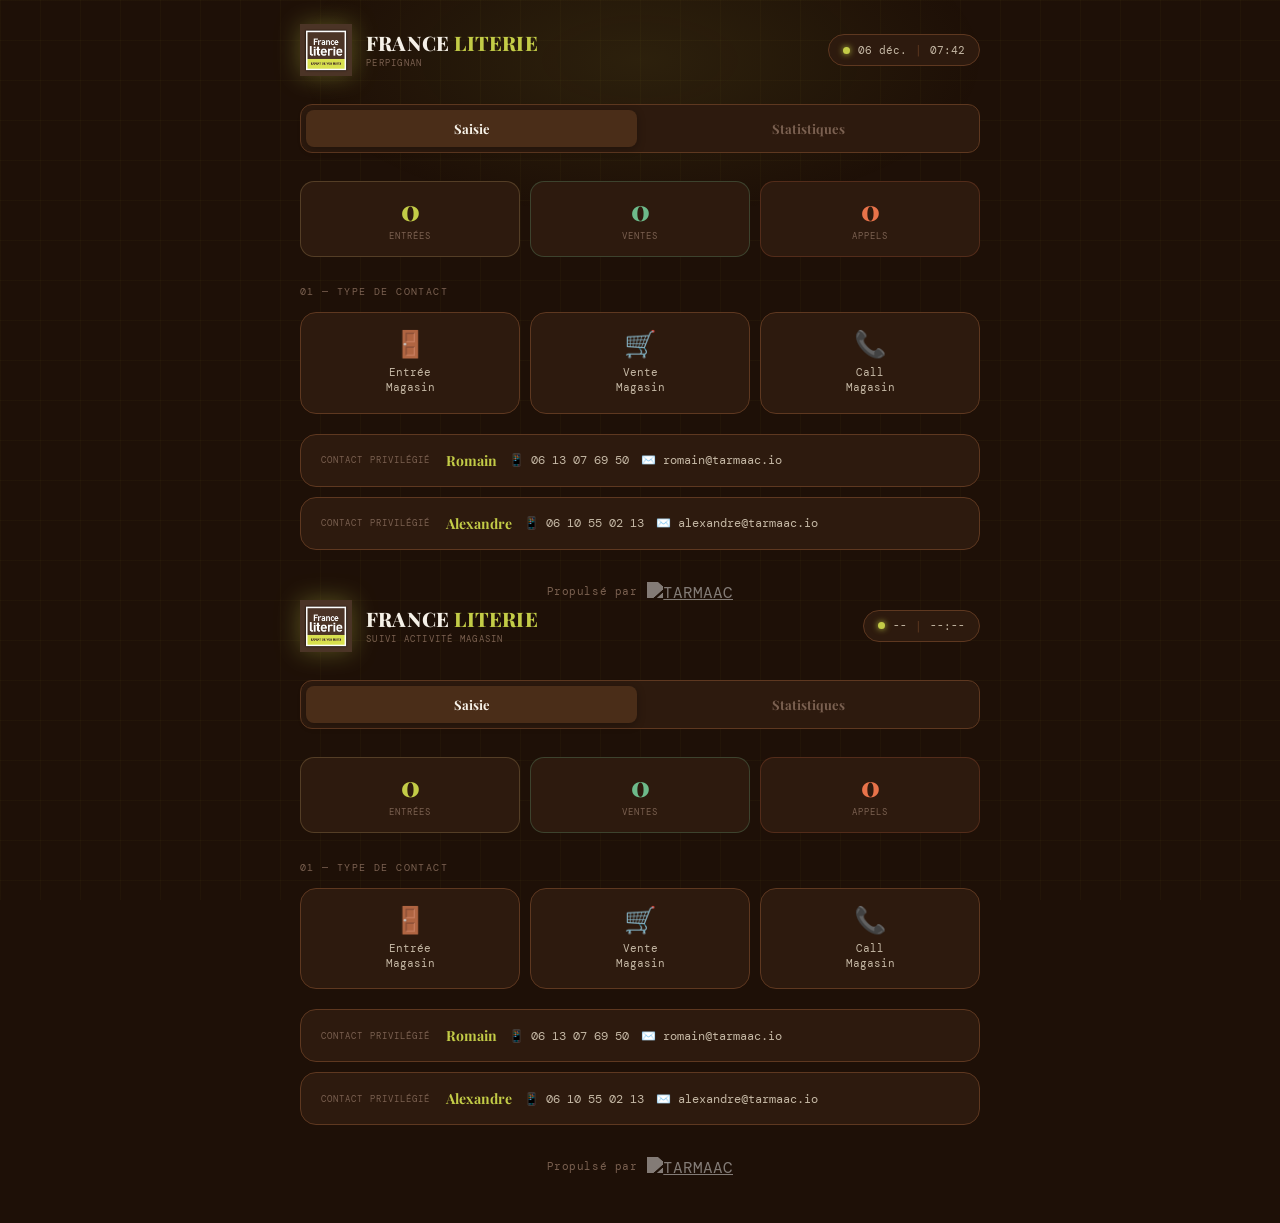
==== commit 948c2a19: "Update index.html" ====
--- a/index.html
+++ b/index.html
@@ -1,3 +1,11 @@
+<!DOCTYPE html>
+<html lang="fr">
+<head>
+<meta charset="UTF-8">
+<meta name="viewport" content="width=device-width, initial-scale=1.0">
+<title>Suivi Magasin</title>
+<link href="https://fonts.googleapis.com/css2?family=DM+Mono:wght@400;500&family=Playfair+Display:wght@700;800;900&display=swap" rel="stylesheet">
+<link rel="stylesheet" href="css/main.css">
 <!DOCTYPE html>
 <html lang="fr">
 <head>
@@ -93,14 +101,8 @@
         <span class="recap-badge" id="recap-type-badge">—</span>
       </div>
       <div class="section-label">02 — Source</div>
-      <div class="btn-grid cols-sources">
-        <button class="card-btn" data-source="google"      onclick="selectSource('Internet (Google)',this)"><span class="icon">🔍</span><span class="label">Internet<br>(Google)</span></button>
-        <button class="card-btn" data-source="facebook"    onclick="selectSource('Facebook / Instagram',this)"><span class="icon">📱</span><span class="label">Facebook /<br>Instagram</span></button>
-        <button class="card-btn" data-source="reco"        onclick="selectSource('Recommandation',this)"><span class="icon">🤝</span><span class="label">Reco</span></button>
-        <button class="card-btn" data-source="emplacement" onclick="selectSource('Emplacement',this)"><span class="icon">📍</span><span class="label">Emplacement</span></button>
-        <button class="card-btn" data-source="autre"       onclick="selectSource('Autre',this)"><span class="icon">💬</span><span class="label">Autre</span></button>
-        <button class="card-btn" data-source="saitpas"     onclick="selectSource('Je ne sais pas',this)"><span class="icon">🤷</span><span class="label">Je ne<br>sais pas</span></button>
-      </div>
+      <!-- Boutons générés dynamiquement par branding.js depuis theme.sources -->
+      <div class="btn-grid cols-sources" id="sources-grid"></div>
       <div class="confirm-area">
         <button class="btn-confirm" id="btn-send" onclick="sendData()" disabled>Enregistrer</button>
         <div class="error-msg" id="error-msg">Erreur d'envoi. Vérifie l'URL Apps Script.</div>
@@ -267,3 +269,264 @@
 <script src="js/app.js"></script>
 </body>
 </html>
+
+<script src="js/config.js"></script>
+</head>
+<body>
+<div class="wrapper">
+
+  <!-- HEADER -->
+  <header>
+    <div class="logo-block">
+      <!-- Logo France Literie officiel -->
+      <img class="logo-img" src="img/imgFL.jpeg" id="logo-img" alt="France Literie"/>
+      <!-- Fallback texte si logo non dispo -->
+      <div id="logo-fallback" style="display:none; align-items:center; justify-content:center; width:52px; height:52px; background:var(--accent); border-radius:10px; font-family:var(--font-display); font-weight:900; font-size:11px; color:#2a1c10; text-align:center; line-height:1.2;">FL</div>
+      <div class="store-name">
+        <span>FRANCE </span><span class="highlight">LITERIE</span>
+        <span class="sub">Suivi activité magasin</span>
+      </div>
+    </div>
+    <div class="header-right">
+      <div class="live-badge">
+        <div class="live-dot"></div>
+        <span id="live-date">--</span>
+        <span style="color:var(--border)">|</span>
+        <span id="live-time">--:--</span>
+      </div>
+    </div>
+  </header>
+
+  <!-- NAV TABS -->
+  <div class="nav-tabs">
+    <button class="nav-tab active" id="tab-saisie" onclick="switchTab('saisie')">
+Saisie
+    </button>
+    <button class="nav-tab" id="tab-stats" onclick="switchTab('stats')">
+Statistiques
+    </button>
+  </div>
+
+  <!-- ═══ PAGE SAISIE ══════════════════════════════════════ -->
+  <div id="page-saisie">
+
+    <!-- Compteurs du jour -->
+    <div class="day-counters">
+      <div class="day-chip c-entree"><div class="chip-val" id="count-entree">0</div><div class="chip-lbl">Entrées</div></div>
+      <div class="day-chip c-vente"><div class="chip-val" id="count-vente">0</div><div class="chip-lbl">Ventes</div></div>
+      <div class="day-chip c-call"><div class="chip-val" id="count-call">0</div><div class="chip-lbl">Appels</div></div>
+    </div>
+
+    <!-- STEP 1 : TYPE -->
+    <div class="step active" id="step-type">
+      <div class="section-label">01 — Type de contact</div>
+      <div class="btn-grid cols-3">
+        <button class="card-btn" data-type="entree" onclick="selectType('entree',this)"><span class="icon">🚪</span><span class="label">Entrée<br>Magasin</span></button>
+        <button class="card-btn" data-type="vente"  onclick="selectType('vente',this)"><span class="icon">🛒</span><span class="label">Vente<br>Magasin</span></button>
+        <button class="card-btn" data-type="call"   onclick="selectType('call',this)"><span class="icon">📞</span><span class="label">Call<br>Magasin</span></button>
+      </div>
+      <div class="contact-card">
+        <span class="contact-label">Contact privilégié</span>
+        <div class="contact-info">
+          <span class="contact-name">Romain</span>
+          <div class="contact-links">
+            <a href="tel:0613076950" class="contact-link">📱 06 13 07 69 50</a>
+            <a href="mailto:romain@tarmaac.io" class="contact-link">✉️ romain@tarmaac.io</a>
+            
+          </div>
+        </div>
+      </div>
+      <div class="contact-card" style="margin-top:10px">
+        <span class="contact-label">Contact privilégié</span>
+        <div class="contact-info">
+          <span class="contact-name">Alexandre</span>
+          <div class="contact-links">
+            <a href="tel:0610550213" class="contact-link">📱 06 10 55 02 13</a>
+            <a href="mailto:alexandre@tarmaac.io" class="contact-link">✉️ alexandre@tarmaac.io</a>
+            
+          </div>
+        </div>
+      </div>
+    </div>
+
+    <!-- STEP 2 : SOURCE -->
+    <div class="step" id="step-source">
+      <div class="recap-bar">
+        <span class="section-label" style="margin:0">Comment le prospect a-t-il connu le magasin ?</span>
+        <span class="recap-badge" id="recap-type-badge">—</span>
+      </div>
+      <div class="section-label">02 — Source</div>
+      <div class="btn-grid cols-sources">
+        <button class="card-btn" data-source="google"      onclick="selectSource('Internet (Google)',this)"><span class="icon">🔍</span><span class="label">Internet<br>(Google)</span></button>
+        <button class="card-btn" data-source="facebook"    onclick="selectSource('Facebook / Instagram',this)"><span class="icon">📱</span><span class="label">Facebook /<br>Instagram</span></button>
+        <button class="card-btn" data-source="reco"        onclick="selectSource('Recommandation',this)"><span class="icon">🤝</span><span class="label">Reco</span></button>
+        <button class="card-btn" data-source="emplacement" onclick="selectSource('Emplacement',this)"><span class="icon">📍</span><span class="label">Emplacement</span></button>
+        <button class="card-btn" data-source="autre"       onclick="selectSource('Autre',this)"><span class="icon">💬</span><span class="label">Autre</span></button>
+        <button class="card-btn" data-source="saitpas"     onclick="selectSource('Je ne sais pas',this)"><span class="icon">🤷</span><span class="label">Je ne<br>sais pas</span></button>
+      </div>
+      <div class="confirm-area">
+        <button class="btn-confirm" id="btn-send" onclick="sendData()" disabled>Enregistrer</button>
+        <div class="error-msg" id="error-msg">Erreur d'envoi. Vérifie l'URL Apps Script.</div>
+        <button class="btn-back" onclick="goBack()">← Modifier le type</button>
+      </div>
+    </div>
+
+    <!-- STEP 2b : PRODUIT (vente uniquement) -->
+    <div class="step" id="step-axe">
+      <div class="recap-bar">
+        <span class="section-label" style="margin:0">Quel type de vente ?</span>
+        <span class="recap-badge badge-vente">Vente Magasin</span>
+      </div>
+      <div class="section-label">03 — Type de produit</div>
+      <!-- Boutons générés dynamiquement par branding.js depuis theme.axes -->
+      <div class="btn-grid cols-3-auto" id="axes-grid"></div>
+
+      <!-- Chiffre d'affaires -->
+      <div class="ca-field" id="ca-field">
+        <span class="ca-label">04 — Chiffre d'affaires de la vente</span>
+        <div class="ca-input-wrap">
+          <input
+            class="ca-input"
+            id="ca-input"
+            type="number"
+            inputmode="decimal"
+            min="0"
+            step="1"
+            placeholder="0"
+            oninput="onCAInput()"
+          />
+          <span class="ca-currency">€</span>
+        </div>
+      </div>
+
+      <div class="confirm-area">
+        <button class="btn-confirm" id="btn-send-axe" onclick="sendData()" disabled>Enregistrer</button>
+        <div class="error-msg" id="error-msg-axe">Erreur d'envoi. Vérifie l'URL Apps Script.</div>
+        <button class="btn-back" onclick="goBackFromAxe()">← Modifier la source</button>
+      </div>
+    </div>
+
+    <!-- STEP 3 : SUCCÈS -->
+    <div class="step" id="step-success">
+      <div class="success-title">Enregistré !</div>
+      <div class="success-sub">Les données ont été transmises à Google Sheets.</div>
+      <div class="success-recap">
+        <div class="recap-row"><span>Type</span><span id="r-type">—</span></div>
+        <div class="recap-row" id="r-axe-row" style="display:none"><span>Produit</span><span id="r-axe">—</span></div>
+        <div class="recap-row" id="r-ca-row" style="display:none"><span>CA</span><span id="r-ca" class="recap-ca">—</span></div>
+        <div class="recap-row"><span>Source</span><span id="r-source">—</span></div>
+        <div class="recap-row"><span>Heure</span><span id="r-time">—</span></div>
+        <div class="recap-row"><span>Date</span><span id="r-date">—</span></div>
+      </div>
+      <button class="btn-reset" onclick="resetSaisie()">+ Nouvel enregistrement</button>
+    </div>
+
+  </div><!-- /page-saisie -->
+
+  <!-- ═══ PAGE STATS ════════════════════════════════════════ -->
+  <div id="page-stats">
+
+    <button class="dp-trigger-pill" id="dp-pill" onclick="toggleInlineDp()">
+      <span class="dp-pill-icon">📅</span>
+      <span class="dp-pill-label">Période :</span>
+      <span class="dp-pill-range" id="dp-pill-range">sélectionner</span>
+      <span class="dp-pill-arrow" id="dp-pill-arrow">▼</span>
+    </button>
+
+    <div class="dp-inline" id="dp-inline">
+      <div class="dp-inline-body">
+        <div class="dp-sc-list" id="dp-sc-list"></div>
+        <div class="dp-cals-area">
+          <div class="dp-cals-row">
+            <div class="dp-cal" id="dp-cal-L"></div>
+            <div class="dp-cal" id="dp-cal-R"></div>
+          </div>
+        </div>
+      </div>
+      <div class="dp-bottom-row">
+        <div class="dp-inp-group">
+          <span class="dp-inp-lbl">Du</span>
+          <input type="date" class="dp-inp" id="dp-in-s" onchange="onManualInput()"/>
+        </div>
+        <span class="dp-inp-sep">—</span>
+        <div class="dp-inp-group">
+          <span class="dp-inp-lbl">Au</span>
+          <input type="date" class="dp-inp" id="dp-in-e" onchange="onManualInput()"/>
+        </div>
+        <button class="dp-btn-apply" onclick="applyAndLoad()">Mettre à jour</button>
+      </div>
+    </div>
+
+    <div id="stats-body">
+      <div class="stats-empty" id="stats-empty">
+        <div class="stats-empty-icon">📅</div>
+        <div>Sélectionnez une période ci-dessus puis cliquez sur <strong>Mettre à jour</strong></div>
+      </div>
+      <div class="stats-loading-block" id="stats-loading" style="display:none">
+        <div class="spinner-lg"></div>
+        Récupération des données…
+      </div>
+      <div class="stats-error-block" id="stats-error" style="display:none">
+        ⚠️ Erreur de connexion. Vérifie l'URL Apps Script dans le CONFIG.
+      </div>
+      <div id="stats-data" style="display:none">
+
+        <div class="stats-period-bar">
+          <span class="period-label">Période analysée</span>
+          <span class="period-val" id="stats-period-val">—</span>
+        </div>
+
+        <div class="stats-kpis">
+          <div class="kpi-card kpi-entree"><div class="kpi-val" id="s-entree">—</div><div class="kpi-lbl">Entrées</div></div>
+          <div class="kpi-card kpi-vente"><div class="kpi-val" id="s-vente">—</div><div class="kpi-lbl">Ventes</div></div>
+          <div class="kpi-card kpi-call"><div class="kpi-val" id="s-call">—</div><div class="kpi-lbl">Appels</div></div>
+        </div>
+
+        <!-- KPI CA total -->
+        <div class="kpi-ca-card">
+          <span class="kpi-ca-label">💰 Chiffre d'affaires total</span>
+          <span class="kpi-ca-val" id="s-ca">—</span>
+        </div>
+
+        <div class="conv-card">
+          <span class="conv-card-label">Taux de conversion entrées → ventes</span>
+          <span class="conv-card-val" id="s-conv">—</span>
+        </div>
+
+        <div class="stats-section">
+          <div class="stats-section-title">Par source</div>
+          <div id="s-sources"></div>
+        </div>
+
+        <div class="stats-section" id="s-axes-section">
+          <div class="stats-section-title">Par produit vendu</div>
+          <div id="s-axes"></div>
+        </div>
+
+      </div>
+    </div>
+
+  </div><!-- /page-stats -->
+
+</div><!-- /wrapper -->
+
+<footer class="tarmaac-footer">
+  <span class="footer-label">Propulsé par</span>
+  <a href="https://www.tarmaac.io" target="_blank" class="footer-logo-link">
+    <img src="https://cdn.prod.website-files.com/66cee4aa1322da49f5cc1b0e/673612ceac983ec56be6e94c_Tarmaac-logo-texte%402x.avif" alt="TARMAAC" class="footer-logo"/>
+  </a>
+</footer>
+
+
+<!-- Scripts applicatifs — chargés en fin de body pour que le DOM soit prêt.
+     Ordre important :
+     1. branding.js → déclare la const globale CONFIG et applique le thème
+     2. saisie.js   → formulaire + envoi des données
+     3. stats.js    → datepicker + stats
+     4. app.js      → horloge, onglets, sync iframe -->
+<script src="js/branding.js"></script>
+<script src="js/saisie.js"></script>
+<script src="js/stats.js"></script>
+<script src="js/app.js"></script>
+</body>
+</html>
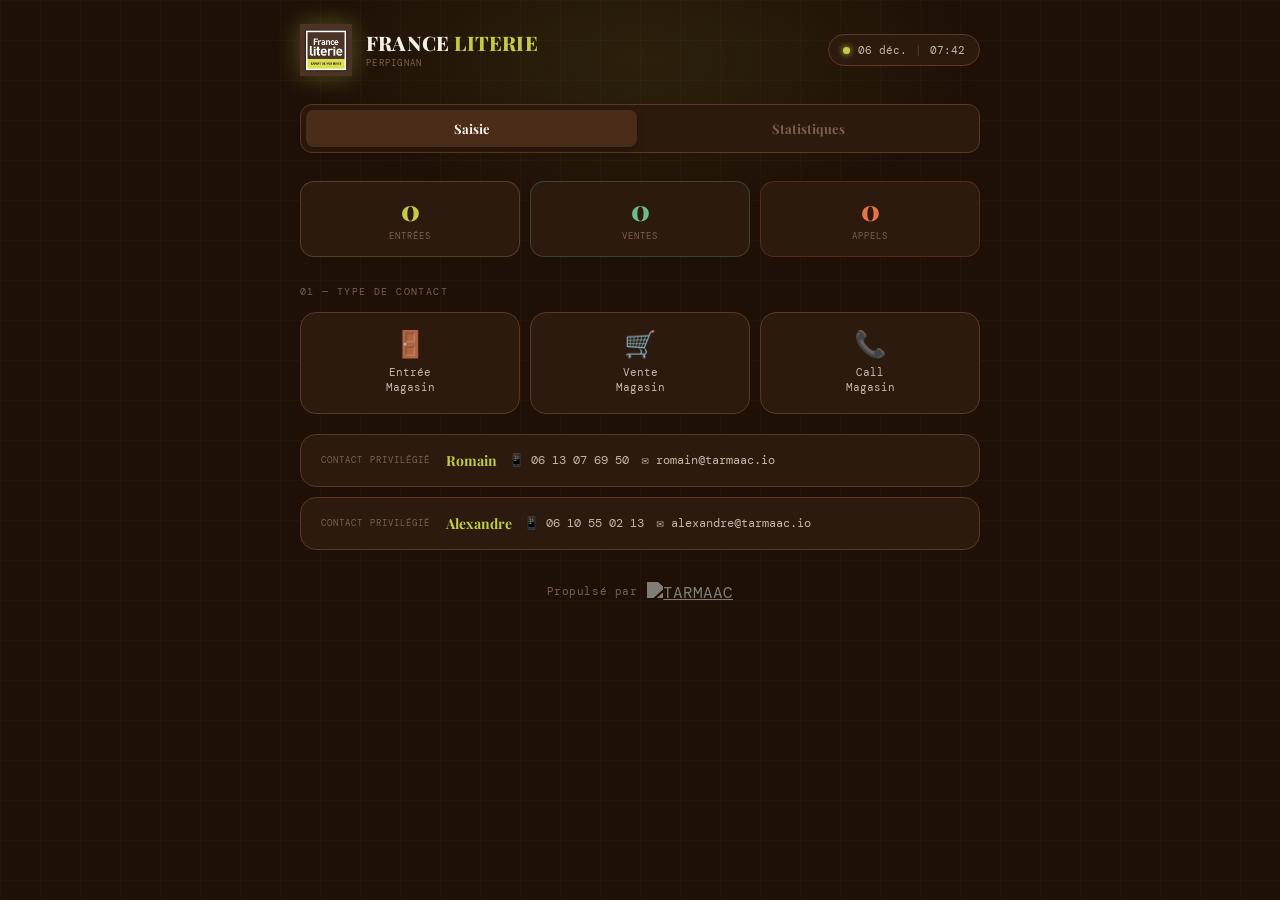
==== commit da9bf939: "Update index.html" ====
--- a/index.html
+++ b/index.html
@@ -1,11 +1,3 @@
-<!DOCTYPE html>
-<html lang="fr">
-<head>
-<meta charset="UTF-8">
-<meta name="viewport" content="width=device-width, initial-scale=1.0">
-<title>Suivi Magasin</title>
-<link href="https://fonts.googleapis.com/css2?family=DM+Mono:wght@400;500&family=Playfair+Display:wght@700;800;900&display=swap" rel="stylesheet">
-<link rel="stylesheet" href="css/main.css">
 <!DOCTYPE html>
 <html lang="fr">
 <head>
@@ -269,264 +261,3 @@
 <script src="js/app.js"></script>
 </body>
 </html>
-
-<script src="js/config.js"></script>
-</head>
-<body>
-<div class="wrapper">
-
-  <!-- HEADER -->
-  <header>
-    <div class="logo-block">
-      <!-- Logo France Literie officiel -->
-      <img class="logo-img" src="img/imgFL.jpeg" id="logo-img" alt="France Literie"/>
-      <!-- Fallback texte si logo non dispo -->
-      <div id="logo-fallback" style="display:none; align-items:center; justify-content:center; width:52px; height:52px; background:var(--accent); border-radius:10px; font-family:var(--font-display); font-weight:900; font-size:11px; color:#2a1c10; text-align:center; line-height:1.2;">FL</div>
-      <div class="store-name">
-        <span>FRANCE </span><span class="highlight">LITERIE</span>
-        <span class="sub">Suivi activité magasin</span>
-      </div>
-    </div>
-    <div class="header-right">
-      <div class="live-badge">
-        <div class="live-dot"></div>
-        <span id="live-date">--</span>
-        <span style="color:var(--border)">|</span>
-        <span id="live-time">--:--</span>
-      </div>
-    </div>
-  </header>
-
-  <!-- NAV TABS -->
-  <div class="nav-tabs">
-    <button class="nav-tab active" id="tab-saisie" onclick="switchTab('saisie')">
-Saisie
-    </button>
-    <button class="nav-tab" id="tab-stats" onclick="switchTab('stats')">
-Statistiques
-    </button>
-  </div>
-
-  <!-- ═══ PAGE SAISIE ══════════════════════════════════════ -->
-  <div id="page-saisie">
-
-    <!-- Compteurs du jour -->
-    <div class="day-counters">
-      <div class="day-chip c-entree"><div class="chip-val" id="count-entree">0</div><div class="chip-lbl">Entrées</div></div>
-      <div class="day-chip c-vente"><div class="chip-val" id="count-vente">0</div><div class="chip-lbl">Ventes</div></div>
-      <div class="day-chip c-call"><div class="chip-val" id="count-call">0</div><div class="chip-lbl">Appels</div></div>
-    </div>
-
-    <!-- STEP 1 : TYPE -->
-    <div class="step active" id="step-type">
-      <div class="section-label">01 — Type de contact</div>
-      <div class="btn-grid cols-3">
-        <button class="card-btn" data-type="entree" onclick="selectType('entree',this)"><span class="icon">🚪</span><span class="label">Entrée<br>Magasin</span></button>
-        <button class="card-btn" data-type="vente"  onclick="selectType('vente',this)"><span class="icon">🛒</span><span class="label">Vente<br>Magasin</span></button>
-        <button class="card-btn" data-type="call"   onclick="selectType('call',this)"><span class="icon">📞</span><span class="label">Call<br>Magasin</span></button>
-      </div>
-      <div class="contact-card">
-        <span class="contact-label">Contact privilégié</span>
-        <div class="contact-info">
-          <span class="contact-name">Romain</span>
-          <div class="contact-links">
-            <a href="tel:0613076950" class="contact-link">📱 06 13 07 69 50</a>
-            <a href="mailto:romain@tarmaac.io" class="contact-link">✉️ romain@tarmaac.io</a>
-            
-          </div>
-        </div>
-      </div>
-      <div class="contact-card" style="margin-top:10px">
-        <span class="contact-label">Contact privilégié</span>
-        <div class="contact-info">
-          <span class="contact-name">Alexandre</span>
-          <div class="contact-links">
-            <a href="tel:0610550213" class="contact-link">📱 06 10 55 02 13</a>
-            <a href="mailto:alexandre@tarmaac.io" class="contact-link">✉️ alexandre@tarmaac.io</a>
-            
-          </div>
-        </div>
-      </div>
-    </div>
-
-    <!-- STEP 2 : SOURCE -->
-    <div class="step" id="step-source">
-      <div class="recap-bar">
-        <span class="section-label" style="margin:0">Comment le prospect a-t-il connu le magasin ?</span>
-        <span class="recap-badge" id="recap-type-badge">—</span>
-      </div>
-      <div class="section-label">02 — Source</div>
-      <div class="btn-grid cols-sources">
-        <button class="card-btn" data-source="google"      onclick="selectSource('Internet (Google)',this)"><span class="icon">🔍</span><span class="label">Internet<br>(Google)</span></button>
-        <button class="card-btn" data-source="facebook"    onclick="selectSource('Facebook / Instagram',this)"><span class="icon">📱</span><span class="label">Facebook /<br>Instagram</span></button>
-        <button class="card-btn" data-source="reco"        onclick="selectSource('Recommandation',this)"><span class="icon">🤝</span><span class="label">Reco</span></button>
-        <button class="card-btn" data-source="emplacement" onclick="selectSource('Emplacement',this)"><span class="icon">📍</span><span class="label">Emplacement</span></button>
-        <button class="card-btn" data-source="autre"       onclick="selectSource('Autre',this)"><span class="icon">💬</span><span class="label">Autre</span></button>
-        <button class="card-btn" data-source="saitpas"     onclick="selectSource('Je ne sais pas',this)"><span class="icon">🤷</span><span class="label">Je ne<br>sais pas</span></button>
-      </div>
-      <div class="confirm-area">
-        <button class="btn-confirm" id="btn-send" onclick="sendData()" disabled>Enregistrer</button>
-        <div class="error-msg" id="error-msg">Erreur d'envoi. Vérifie l'URL Apps Script.</div>
-        <button class="btn-back" onclick="goBack()">← Modifier le type</button>
-      </div>
-    </div>
-
-    <!-- STEP 2b : PRODUIT (vente uniquement) -->
-    <div class="step" id="step-axe">
-      <div class="recap-bar">
-        <span class="section-label" style="margin:0">Quel type de vente ?</span>
-        <span class="recap-badge badge-vente">Vente Magasin</span>
-      </div>
-      <div class="section-label">03 — Type de produit</div>
-      <!-- Boutons générés dynamiquement par branding.js depuis theme.axes -->
-      <div class="btn-grid cols-3-auto" id="axes-grid"></div>
-
-      <!-- Chiffre d'affaires -->
-      <div class="ca-field" id="ca-field">
-        <span class="ca-label">04 — Chiffre d'affaires de la vente</span>
-        <div class="ca-input-wrap">
-          <input
-            class="ca-input"
-            id="ca-input"
-            type="number"
-            inputmode="decimal"
-            min="0"
-            step="1"
-            placeholder="0"
-            oninput="onCAInput()"
-          />
-          <span class="ca-currency">€</span>
-        </div>
-      </div>
-
-      <div class="confirm-area">
-        <button class="btn-confirm" id="btn-send-axe" onclick="sendData()" disabled>Enregistrer</button>
-        <div class="error-msg" id="error-msg-axe">Erreur d'envoi. Vérifie l'URL Apps Script.</div>
-        <button class="btn-back" onclick="goBackFromAxe()">← Modifier la source</button>
-      </div>
-    </div>
-
-    <!-- STEP 3 : SUCCÈS -->
-    <div class="step" id="step-success">
-      <div class="success-title">Enregistré !</div>
-      <div class="success-sub">Les données ont été transmises à Google Sheets.</div>
-      <div class="success-recap">
-        <div class="recap-row"><span>Type</span><span id="r-type">—</span></div>
-        <div class="recap-row" id="r-axe-row" style="display:none"><span>Produit</span><span id="r-axe">—</span></div>
-        <div class="recap-row" id="r-ca-row" style="display:none"><span>CA</span><span id="r-ca" class="recap-ca">—</span></div>
-        <div class="recap-row"><span>Source</span><span id="r-source">—</span></div>
-        <div class="recap-row"><span>Heure</span><span id="r-time">—</span></div>
-        <div class="recap-row"><span>Date</span><span id="r-date">—</span></div>
-      </div>
-      <button class="btn-reset" onclick="resetSaisie()">+ Nouvel enregistrement</button>
-    </div>
-
-  </div><!-- /page-saisie -->
-
-  <!-- ═══ PAGE STATS ════════════════════════════════════════ -->
-  <div id="page-stats">
-
-    <button class="dp-trigger-pill" id="dp-pill" onclick="toggleInlineDp()">
-      <span class="dp-pill-icon">📅</span>
-      <span class="dp-pill-label">Période :</span>
-      <span class="dp-pill-range" id="dp-pill-range">sélectionner</span>
-      <span class="dp-pill-arrow" id="dp-pill-arrow">▼</span>
-    </button>
-
-    <div class="dp-inline" id="dp-inline">
-      <div class="dp-inline-body">
-        <div class="dp-sc-list" id="dp-sc-list"></div>
-        <div class="dp-cals-area">
-          <div class="dp-cals-row">
-            <div class="dp-cal" id="dp-cal-L"></div>
-            <div class="dp-cal" id="dp-cal-R"></div>
-          </div>
-        </div>
-      </div>
-      <div class="dp-bottom-row">
-        <div class="dp-inp-group">
-          <span class="dp-inp-lbl">Du</span>
-          <input type="date" class="dp-inp" id="dp-in-s" onchange="onManualInput()"/>
-        </div>
-        <span class="dp-inp-sep">—</span>
-        <div class="dp-inp-group">
-          <span class="dp-inp-lbl">Au</span>
-          <input type="date" class="dp-inp" id="dp-in-e" onchange="onManualInput()"/>
-        </div>
-        <button class="dp-btn-apply" onclick="applyAndLoad()">Mettre à jour</button>
-      </div>
-    </div>
-
-    <div id="stats-body">
-      <div class="stats-empty" id="stats-empty">
-        <div class="stats-empty-icon">📅</div>
-        <div>Sélectionnez une période ci-dessus puis cliquez sur <strong>Mettre à jour</strong></div>
-      </div>
-      <div class="stats-loading-block" id="stats-loading" style="display:none">
-        <div class="spinner-lg"></div>
-        Récupération des données…
-      </div>
-      <div class="stats-error-block" id="stats-error" style="display:none">
-        ⚠️ Erreur de connexion. Vérifie l'URL Apps Script dans le CONFIG.
-      </div>
-      <div id="stats-data" style="display:none">
-
-        <div class="stats-period-bar">
-          <span class="period-label">Période analysée</span>
-          <span class="period-val" id="stats-period-val">—</span>
-        </div>
-
-        <div class="stats-kpis">
-          <div class="kpi-card kpi-entree"><div class="kpi-val" id="s-entree">—</div><div class="kpi-lbl">Entrées</div></div>
-          <div class="kpi-card kpi-vente"><div class="kpi-val" id="s-vente">—</div><div class="kpi-lbl">Ventes</div></div>
-          <div class="kpi-card kpi-call"><div class="kpi-val" id="s-call">—</div><div class="kpi-lbl">Appels</div></div>
-        </div>
-
-        <!-- KPI CA total -->
-        <div class="kpi-ca-card">
-          <span class="kpi-ca-label">💰 Chiffre d'affaires total</span>
-          <span class="kpi-ca-val" id="s-ca">—</span>
-        </div>
-
-        <div class="conv-card">
-          <span class="conv-card-label">Taux de conversion entrées → ventes</span>
-          <span class="conv-card-val" id="s-conv">—</span>
-        </div>
-
-        <div class="stats-section">
-          <div class="stats-section-title">Par source</div>
-          <div id="s-sources"></div>
-        </div>
-
-        <div class="stats-section" id="s-axes-section">
-          <div class="stats-section-title">Par produit vendu</div>
-          <div id="s-axes"></div>
-        </div>
-
-      </div>
-    </div>
-
-  </div><!-- /page-stats -->
-
-</div><!-- /wrapper -->
-
-<footer class="tarmaac-footer">
-  <span class="footer-label">Propulsé par</span>
-  <a href="https://www.tarmaac.io" target="_blank" class="footer-logo-link">
-    <img src="https://cdn.prod.website-files.com/66cee4aa1322da49f5cc1b0e/673612ceac983ec56be6e94c_Tarmaac-logo-texte%402x.avif" alt="TARMAAC" class="footer-logo"/>
-  </a>
-</footer>
-
-
-<!-- Scripts applicatifs — chargés en fin de body pour que le DOM soit prêt.
-     Ordre important :
-     1. branding.js → déclare la const globale CONFIG et applique le thème
-     2. saisie.js   → formulaire + envoi des données
-     3. stats.js    → datepicker + stats
-     4. app.js      → horloge, onglets, sync iframe -->
-<script src="js/branding.js"></script>
-<script src="js/saisie.js"></script>
-<script src="js/stats.js"></script>
-<script src="js/app.js"></script>
-</body>
-</html>
--- a/css/main.css
+++ b/css/main.css
@@ -1,3 +1,9 @@
+:root {
+  --bg: #1e1007;
+  --surface: #2d1a0e;
+  --surface2: #3a2212;
+  --surface3: #4a2d18;
+  --border: #5e3820;
 :root {
   --bg: #1e1007;
   --surface: #2d1a0e;
@@ -178,9 +184,15 @@
 .btn-grid.count-5 > :nth-child(-n+3) { grid-column: span 2; }
 .btn-grid.count-5 > :nth-child(n+4)  { grid-column: span 3; }
 
+/* 7 boutons (ex: axes France Literie) : 3 + 3, puis le 7e ("Autre")
+   prend toute la largeur en bas pour éviter une rangée orpheline */
+.btn-grid.count-7 { grid-template-columns: repeat(3, 1fr); }
+.btn-grid.count-7 > :nth-child(7) { grid-column: 1 / -1; }
+
 /* Mobile : tout en 2 colonnes, sauf le dernier bouton qui prend toute la largeur
    quand le nombre est impair (sinon il reste orphelin) */
 @media(max-width:400px){
+  .btn-grid.count-7,
   .btn-grid.count-6,
   .btn-grid.count-5,
   .btn-grid.count-4,
@@ -462,3 +474,461 @@
 .footer-logo-link { display:flex; align-items:center; opacity:0.45; transition:opacity 0.2s ease; }
 .footer-logo-link:hover { opacity:0.85; }
 .footer-logo { height:18px; width:auto; filter:brightness(0) invert(1); }
+
+  /* Accent : couleur principale de l'enseigne.
+     --accent-rgb est le triplet RGB sans alpha, utilisé pour générer
+     dynamiquement les variations rgba (glow, fonds translucides, etc.). */
+  --accent-rgb: 195 204 71;
+  --accent: rgb(var(--accent-rgb));       /* or chaud France Literie */
+  --accent-hover: #d4dc52;                /* version hover, légèrement plus claire */
+  --accent-glow: rgb(var(--accent-rgb) / 0.15);
+  --btn-text: #2a1c10;                    /* texte des boutons posés sur --accent */
+
+  /* Couleur du quadrillage de fond — surchargée par thème (visibilité variable
+     selon que le fond est clair ou sombre) */
+  --grid-line: rgb(var(--accent-rgb) / 0.03);
+
+  --accent2: #e8734a;
+  --accent3: #7eb8c9;
+  --text: #f6f1e8;
+  --muted: #7a6050;
+  --success: #6dba8a;
+  --silver: #c5b8a5;
+  --radius: 16px;
+  --font-display: 'Playfair Display', serif;
+  --font-mono: 'DM Mono', monospace;
+}
+
+* { box-sizing: border-box; margin: 0; padding: 0; }
+
+body {
+  background: var(--bg);
+  color: var(--text);
+  font-family: var(--font-mono);
+  min-height: 100vh;
+  display: flex;
+  flex-direction: column;
+  align-items: center;
+  padding: 24px 16px 48px;
+  position: relative;
+  overflow-x: hidden;
+}
+
+/* motif tissu subtil */
+body::before {
+  content: '';
+  position: fixed; inset: 0;
+  background-image:
+    linear-gradient(var(--grid-line) 1px, transparent 1px),
+    linear-gradient(90deg, var(--grid-line) 1px, transparent 1px);
+  background-size: 40px 40px;
+  pointer-events: none; z-index: 0;
+}
+body::after {
+  content: '';
+  position: fixed; top: -100px; left: 50%; transform: translateX(-50%);
+  width: 700px; height: 320px;
+  background: radial-gradient(ellipse, rgb(var(--accent-rgb) / 0.09) 0%, transparent 70%);
+  pointer-events: none; z-index: 0;
+}
+
+.wrapper { width: 100%; max-width: 680px; position: relative; z-index: 1; }
+
+/* ══ HEADER ══════════════════════════════════════════════ */
+header {
+  display: flex; justify-content: space-between; align-items: center;
+  margin-bottom: 28px; gap: 12px;
+}
+.logo-block { display: flex; align-items: center; gap: 14px; }
+.logo-img {
+  height: 52px; width: auto;
+  filter: drop-shadow(0 0 12px rgb(var(--accent-rgb) / 0.35));
+}
+.store-name {
+  font-family: var(--font-display);
+  font-size: clamp(15px,3.2vw,20px);
+  font-weight: 800;
+  letter-spacing: 0.01em;
+  line-height: 1.15;
+}
+.store-name .highlight { color: var(--accent); }
+.store-name .sub {
+  display: block;
+  font-size: 9px;
+  font-family: var(--font-mono);
+  font-weight: 400;
+  color: var(--muted);
+  letter-spacing: 0.14em;
+  text-transform: uppercase;
+  margin-top: 4px;
+}
+
+.header-right { display: flex; align-items: center; gap: 8px; flex-shrink: 0; }
+
+.live-badge {
+  display: flex; align-items: center; gap: 8px;
+  background: var(--surface); border: 1px solid var(--border);
+  border-radius: 100px; padding: 8px 14px;
+  font-size: 11px; color: var(--silver); white-space: nowrap;
+}
+.live-dot {
+  width: 7px; height: 7px;
+  background: var(--accent); border-radius: 50%;
+  animation: pulse 2s ease-in-out infinite;
+  box-shadow: 0 0 6px var(--accent);
+}
+@keyframes pulse { 0%,100%{opacity:1} 50%{opacity:0.3} }
+
+/* ══ NAV TABS ════════════════════════════════════════════ */
+.nav-tabs {
+  display: flex; gap: 6px; margin-bottom: 28px;
+  background: var(--surface); border: 1px solid var(--border);
+  border-radius: 12px; padding: 5px;
+}
+.nav-tab {
+  flex: 1; padding: 10px 16px; border: none; border-radius: 8px;
+  font-family: var(--font-display); font-size: 13px; font-weight: 700;
+  color: var(--muted); background: transparent; cursor: pointer;
+  transition: all 0.2s ease; display: flex; align-items: center;
+  justify-content: center; gap: 7px;
+  -webkit-tap-highlight-color: transparent;
+}
+.nav-tab:hover { color: var(--silver); }
+.nav-tab.active { background: var(--surface3); color: var(--text); box-shadow: 0 2px 8px rgba(0,0,0,0.3); }
+
+/* ══ SAISIE PAGE ═════════════════════════════════════════ */
+#page-saisie { animation: fadeUp 0.25s ease forwards; }
+@keyframes fadeUp { from{opacity:0;transform:translateY(8px)} to{opacity:1;transform:translateY(0)} }
+
+/* Compteurs jour */
+.day-counters { display: flex; gap: 10px; margin-bottom: 28px; }
+.day-chip {
+  flex: 1; background: var(--surface); border: 1px solid var(--border);
+  border-radius: 14px; padding: 14px 10px; text-align: center;
+  transition: border-color 0.2s ease;
+}
+.chip-val { font-family: var(--font-display); font-size: 28px; font-weight: 900; line-height: 1; }
+.chip-lbl { font-size: 9px; color: var(--muted); text-transform: uppercase; letter-spacing: 0.1em; margin-top: 6px; }
+.c-entree { border-color: rgba(200,169,110,0.25); }
+.c-entree .chip-val { color: var(--accent); }
+.c-vente  { border-color: rgba(109,186,138,0.25); }
+.c-vente  .chip-val { color: var(--success); }
+.c-call   { border-color: rgba(232,115,74,0.2); }
+.c-call   .chip-val { color: var(--accent2); }
+
+/* Steps */
+.step { display: none; animation: fadeUp 0.2s ease forwards; }
+.step.active { display: block; }
+
+.section-label {
+  font-size: 10px; text-transform: uppercase; letter-spacing: 0.14em;
+  color: var(--muted); margin-bottom: 14px;
+}
+
+/* Grilles de boutons */
+.btn-grid { display: grid; gap: 10px; margin-bottom: 20px; }
+.cols-3 { grid-template-columns: repeat(3,1fr); }
+.cols-sources { grid-template-columns: repeat(3,1fr); }
+.cols-3-auto { grid-template-columns: repeat(3,1fr); }
+
+@media(max-width:400px){
+  .cols-sources { grid-template-columns: repeat(2,1fr); }
+  .cols-3-auto  { grid-template-columns: repeat(2,1fr); }
+}
+
+/* Layout adaptatif selon le nombre d'axes (appliqué dynamiquement par branding.js) */
+.btn-grid.count-6 { grid-template-columns: repeat(3, 1fr); }
+.btn-grid.count-3 { grid-template-columns: repeat(3, 1fr); }
+.btn-grid.count-4 { grid-template-columns: repeat(2, 1fr); }
+.btn-grid.count-2 { grid-template-columns: repeat(2, 1fr); }
+.btn-grid.count-1 { grid-template-columns: 1fr; }
+
+/* 5 boutons : 3 en haut, 2 en bas plus larges (grille à 6 sous-colonnes) */
+.btn-grid.count-5 { grid-template-columns: repeat(6, 1fr); }
+.btn-grid.count-5 > :nth-child(-n+3) { grid-column: span 2; }
+.btn-grid.count-5 > :nth-child(n+4)  { grid-column: span 3; }
+
+/* Mobile : tout en 2 colonnes, sauf le dernier bouton qui prend toute la largeur
+   quand le nombre est impair (sinon il reste orphelin) */
+@media(max-width:400px){
+  .btn-grid.count-6,
+  .btn-grid.count-5,
+  .btn-grid.count-4,
+  .btn-grid.count-3 { grid-template-columns: repeat(2, 1fr); }
+  .btn-grid.count-5 > :nth-child(-n+3),
+  .btn-grid.count-5 > :nth-child(n+4) { grid-column: auto; }
+  .btn-grid.count-5 > :nth-child(5),
+  .btn-grid.count-3 > :nth-child(3) { grid-column: 1 / -1; }
+}
+
+.card-btn {
+  display: flex; flex-direction: column; align-items: center; justify-content: center;
+  gap: 8px; padding: 18px 10px;
+  background: var(--surface); border: 1.5px solid var(--border);
+  border-radius: var(--radius); cursor: pointer; color: var(--silver);
+  font-family: var(--font-mono); font-size: 12px; text-align: center; line-height: 1.35;
+  transition: all 0.15s ease;
+  -webkit-tap-highlight-color: transparent;
+}
+.card-btn .icon { font-size: 26px; line-height: 1; }
+.card-btn .label { font-size: 11px; }
+.card-btn:hover { border-color: var(--accent); color: var(--text); background: var(--surface2); }
+.card-btn.selected { border-color: var(--accent); background: var(--accent-glow); color: var(--text); }
+.card-btn.compact { padding: 14px 8px; }
+.card-btn.compact .icon { font-size: 22px; }
+
+/* Les boutons sources héritent du hover par défaut (.card-btn:hover) qui
+   utilise var(--accent), donc la couleur de l'enseigne courante. */
+
+/* Boutons axes (produits) — utilisent la couleur sémantique --success */
+.card-btn[data-axe]:hover, .card-btn[data-axe].selected { border-color:var(--success); background:rgba(109,186,138,0.08); }
+
+.recap-bar {
+  background: var(--surface2); border: 1px solid var(--border);
+  border-radius: 12px; padding: 14px 18px;
+  display: flex; align-items: center; justify-content: space-between;
+  margin-bottom: 20px; font-size: 12px;
+}
+.recap-badge { padding: 4px 10px; border-radius: 100px; font-size: 11px; font-weight: 500; }
+.badge-entree { background: rgb(var(--accent-rgb) / 0.15); color: var(--accent); }
+.badge-vente  { background: rgba(109,186,138,0.15); color: var(--success); }
+.badge-call   { background: rgba(232,115,74,0.15);  color: var(--accent2); }
+
+/* Champ CA */
+.ca-field {
+  margin-bottom: 20px;
+}
+.ca-label {
+  font-size: 10px; text-transform: uppercase; letter-spacing: 0.14em;
+  color: var(--muted); margin-bottom: 10px; display: block;
+}
+.ca-input-wrap {
+  display: flex; align-items: center; gap: 0;
+  background: var(--surface); border: 1.5px solid var(--border);
+  border-radius: 12px; overflow: hidden;
+  transition: border-color 0.15s ease;
+}
+.ca-input-wrap:focus-within { border-color: var(--accent); }
+.ca-input {
+  flex: 1; background: transparent; border: none; outline: none;
+  padding: 16px 18px; font-family: var(--font-display); font-size: 22px;
+  font-weight: 800; color: var(--text); color-scheme: dark;
+  min-width: 0;
+}
+.ca-input::placeholder { color: var(--muted); font-size: 18px; }
+.ca-currency {
+  padding: 0 18px; font-family: var(--font-display); font-size: 20px;
+  font-weight: 800; color: var(--accent); flex-shrink: 0;
+  border-left: 1px solid var(--border);
+  height: 100%; display: flex; align-items: center;
+  background: rgb(var(--accent-rgb) / 0.06);
+}
+
+.confirm-area { margin-top: 24px; display: flex; flex-direction: column; gap: 12px; }
+
+.btn-confirm {
+  width: 100%; background: var(--accent); color: var(--btn-text);
+  border: none; border-radius: var(--radius); padding: 20px;
+  font-family: var(--font-display); font-size: 18px; font-weight: 800;
+  cursor: pointer; transition: all 0.15s ease;
+  -webkit-tap-highlight-color: transparent;
+}
+.btn-confirm:hover { background: var(--accent-hover); transform: translateY(-1px); box-shadow: 0 6px 24px rgb(var(--accent-rgb) / 0.4); }
+.btn-confirm:active { transform: scale(0.98); }
+.btn-confirm:disabled { opacity: 0.25; cursor: not-allowed; transform: none; box-shadow: none; }
+.btn-confirm.loading { pointer-events: none; opacity: 0.7; }
+
+.btn-back {
+  width: 100%; background: transparent; color: var(--muted);
+  border: 1px solid var(--border); border-radius: var(--radius);
+  padding: 14px; font-family: var(--font-mono); font-size: 13px;
+  cursor: pointer; transition: all 0.15s ease;
+}
+.btn-back:hover { color: var(--text); border-color: var(--text); }
+
+.btn-reset {
+  width: 100%; background: var(--surface); color: var(--text);
+  border: 2px solid var(--border); border-radius: var(--radius);
+  padding: 18px; font-family: var(--font-display); font-size: 16px;
+  font-weight: 800; cursor: pointer; transition: all 0.15s ease;
+}
+.btn-reset:hover { border-color: var(--accent); color: var(--accent); box-shadow: 0 0 20px var(--accent-glow); }
+
+.error-msg {
+  background: rgba(232,115,74,0.1); border: 1px solid rgba(232,115,74,0.3);
+  border-radius: 10px; padding: 12px 16px; font-size: 12px;
+  color: var(--accent2); display: none;
+}
+
+.spinner { display:inline-block; width:16px; height:16px; border:2px solid color-mix(in srgb, var(--btn-text) 30%, transparent); border-top-color:var(--btn-text); border-radius:50%; animation:spin 0.6s linear infinite; vertical-align:middle; margin-right:8px; }
+@keyframes spin { to{transform:rotate(360deg)} }
+
+/* Succès */
+#step-success { text-align: center; padding: 40px 20px; }
+.success-icon { font-size: 72px; margin-bottom: 24px; animation: pop 0.4s cubic-bezier(0.34,1.56,0.64,1) forwards; }
+@keyframes pop { from{transform:scale(0.3);opacity:0} to{transform:scale(1);opacity:1} }
+.success-title { font-family: var(--font-display); font-size: 32px; font-weight: 800; margin-bottom: 8px; }
+.success-sub { color: var(--muted); font-size: 13px; margin-bottom: 40px; }
+.success-recap {
+  background: var(--surface); border: 1px solid var(--border);
+  border-radius: var(--radius); padding: 20px; margin-bottom: 32px;
+  text-align: left; font-size: 13px; display: flex; flex-direction: column; gap: 10px;
+}
+.recap-row { display: flex; justify-content: space-between; align-items: center; color: var(--muted); }
+.recap-row span:last-child { color: var(--text); font-weight: 500; }
+.recap-row .recap-ca { color: var(--accent); font-family: var(--font-display); font-size: 17px; font-weight: 800; }
+
+/* Contact card */
+.contact-card {
+  margin-top: 20px; background: var(--surface);
+  border: 1px solid var(--border); border-radius: var(--radius);
+  padding: 16px 20px; display: flex; align-items: center; gap: 16px;
+}
+.contact-label { font-size: 9px; text-transform: uppercase; letter-spacing: 0.12em; color: var(--muted); white-space: nowrap; flex-shrink: 0; }
+.contact-info { display: flex; align-items: center; gap: 12px; flex-wrap: wrap; flex: 1; }
+.contact-name { font-family: var(--font-display); font-weight: 700; font-size: 14px; color: var(--accent); flex-shrink: 0; }
+.contact-links { display: flex; gap: 12px; flex-wrap: wrap; }
+.contact-link { font-size: 12px; color: var(--silver); text-decoration: none; transition: color 0.15s ease; }
+.contact-link:hover { color: var(--accent); }
+
+/* ══ STATS PAGE ══════════════════════════════════════════ */
+#page-stats { display: none; animation: fadeUp 0.25s ease forwards; }
+#page-stats.active { display: block; }
+
+.dp-trigger-pill {
+  display: flex; align-items: center; gap: 8px;
+  background: var(--surface); border: 1px solid var(--border);
+  border-radius: 10px; padding: 10px 16px; cursor: pointer;
+  font-family: var(--font-mono); font-size: 12px; color: var(--silver);
+  transition: all 0.15s ease; width: 100%; margin-bottom: 16px;
+  -webkit-tap-highlight-color: transparent;
+}
+.dp-trigger-pill:hover { border-color: var(--accent); color: var(--text); }
+.dp-trigger-pill.open { border-color: var(--accent); color: var(--accent); background: rgb(var(--accent-rgb) / 0.06); }
+.dp-pill-icon { font-size: 14px; flex-shrink: 0; }
+.dp-pill-label { flex: 1; font-weight: 500; }
+.dp-pill-range { color: var(--accent); font-weight: 500; }
+.dp-pill-arrow { font-size: 10px; opacity: 0.6; transition: transform 0.2s ease; }
+.dp-trigger-pill.open .dp-pill-arrow { transform: rotate(180deg); }
+
+.dp-inline {
+  background: var(--surface); border: 1px solid var(--border); border-radius: 14px;
+  overflow: hidden; margin-bottom: 24px; display: none;
+  animation: fadeUp 0.2s ease forwards;
+}
+.dp-inline.open { display: block; }
+.dp-inline-body { display: flex; flex-wrap: wrap; }
+
+.dp-sc-list {
+  width: 168px; flex-shrink: 0; border-right: 1px solid var(--border); padding: 10px 0;
+}
+@media(max-width:540px) {
+  .dp-sc-list { width: 100%; border-right: none; border-bottom: 1px solid var(--border); display: flex; flex-wrap: wrap; padding: 10px 12px; gap: 6px; }
+  .dp-sc-btn { width: auto !important; padding: 6px 12px !important; border-radius: 100px !important; border: 1px solid var(--border); }
+  .dp-sc-btn.active { background: rgba(200,169,110,0.1) !important; border-color: var(--accent); }
+  .dp-sc-radio { display: none !important; }
+}
+
+.dp-sc-btn {
+  display: flex; align-items: center; gap: 10px; width: 100%;
+  padding: 8px 14px; font-size: 12px; color: var(--silver); cursor: pointer;
+  font-family: var(--font-mono); border: none; background: none;
+  text-align: left; transition: all 0.1s ease;
+}
+.dp-sc-btn:hover { color: var(--text); background: rgba(255,255,255,0.03); }
+.dp-sc-btn.active { color: var(--accent); background: rgb(var(--accent-rgb) / 0.07); }
+.dp-sc-radio { width: 13px; height: 13px; border-radius: 50%; border: 2px solid var(--border); flex-shrink: 0; transition: all 0.15s ease; }
+.dp-sc-btn.active .dp-sc-radio { border-color: var(--accent); background: var(--accent); box-shadow: 0 0 5px var(--accent); }
+
+.dp-cals-area { flex: 1; min-width: 0; padding: 16px; display: flex; flex-direction: column; gap: 12px; }
+.dp-cals-row { display: flex; gap: 16px; flex-wrap: wrap; }
+.dp-cal { flex: 1; min-width: 180px; }
+
+.dp-cal-head { display: flex; align-items: center; justify-content: space-between; margin-bottom: 8px; }
+.dp-nav { background: none; border: 1px solid var(--border); border-radius: 6px; color: var(--silver); width: 26px; height: 26px; font-size: 14px; cursor: pointer; display: flex; align-items: center; justify-content: center; transition: all 0.15s ease; }
+.dp-nav:hover { border-color: var(--accent); color: var(--accent); }
+.dp-cal-title { font-family: var(--font-display); font-weight: 800; font-size: 13px; text-align: center; flex: 1; }
+
+.dp-grid { display: grid; grid-template-columns: repeat(7,1fr); gap: 1px; }
+.dp-dow { font-size: 9px; color: var(--muted); text-align: center; padding: 3px 0; text-transform: uppercase; }
+.dp-day { aspect-ratio: 1; display: flex; align-items: center; justify-content: center; font-size: 11px; border-radius: 6px; cursor: pointer; color: var(--silver); border: none; background: none; font-family: var(--font-mono); position: relative; transition: background 0.1s ease, color 0.1s ease; }
+.dp-day:hover:not(.dp-empty) { background: var(--surface3); color: var(--text); }
+.dp-day.dp-empty { cursor: default; visibility: hidden; }
+.dp-day.dp-today { color: var(--accent); font-weight: 700; }
+.dp-day.dp-today::after { content:''; position:absolute; bottom:2px; left:50%; transform:translateX(-50%); width:3px; height:3px; background:var(--accent); border-radius:50%; }
+.dp-day.dp-start, .dp-day.dp-end { background: var(--accent) !important; color: var(--btn-text) !important; font-weight: 800; border-radius: 6px; }
+.dp-day.dp-in-range { background: rgb(var(--accent-rgb) / 0.13); color: var(--text); border-radius: 0; }
+.dp-day.dp-start { border-radius: 6px 0 0 6px !important; }
+.dp-day.dp-end   { border-radius: 0 6px 6px 0 !important; }
+.dp-day.dp-start.dp-end { border-radius: 6px !important; }
+
+.dp-bottom-row {
+  display: flex; align-items: center; gap: 10px; flex-wrap: wrap;
+  padding: 12px 16px; border-top: 1px solid var(--border);
+  background: var(--surface2);
+}
+.dp-inp-group { display: flex; align-items: center; gap: 8px; flex: 1; min-width: 120px; }
+.dp-inp-lbl { font-size: 10px; text-transform: uppercase; letter-spacing: 0.1em; color: var(--muted); white-space: nowrap; }
+.dp-inp { background: var(--surface); border: 1px solid var(--border); border-radius: 7px; padding: 7px 10px; color: var(--text); font-family: var(--font-mono); font-size: 12px; outline: none; flex: 1; color-scheme: dark; transition: border-color 0.15s ease; }
+.dp-inp:focus { border-color: var(--accent); }
+.dp-inp-sep { color: var(--muted); flex-shrink: 0; }
+.dp-btn-apply { background: var(--accent); border: none; border-radius: 8px; padding: 9px 20px; color: var(--btn-text); font-family: var(--font-display); font-size: 13px; font-weight: 800; cursor: pointer; transition: all 0.15s ease; white-space: nowrap; flex-shrink: 0; }
+.dp-btn-apply:hover { background: var(--accent-hover); }
+
+/* Stats résultats */
+.stats-period-bar {
+  display: flex; align-items: center; justify-content: space-between;
+  padding: 12px 16px; background: var(--surface2); border: 1px solid var(--border);
+  border-radius: 12px; margin-bottom: 20px; font-size: 12px;
+}
+.period-label { color: var(--muted); }
+.period-val { color: var(--accent); font-weight: 500; font-family: var(--font-display); }
+
+.stats-kpis { display: grid; grid-template-columns: repeat(3,1fr); gap: 10px; margin-bottom: 10px; }
+.kpi-card { background: var(--surface); border: 1px solid var(--border); border-radius: 12px; padding: 16px 10px; text-align: center; }
+.kpi-val { font-family: var(--font-display); font-size: 32px; font-weight: 900; line-height: 1; }
+.kpi-lbl { font-size: 9px; color: var(--muted); text-transform: uppercase; letter-spacing: 0.1em; margin-top: 6px; }
+.kpi-entree .kpi-val { color: var(--accent); }
+.kpi-vente  .kpi-val { color: var(--success); }
+.kpi-call   .kpi-val { color: var(--accent2); }
+
+/* KPI CA */
+.kpi-ca-card {
+  background: var(--surface); border: 1px solid rgb(var(--accent-rgb) / 0.3);
+  border-radius: 12px; padding: 16px 20px;
+  display: flex; align-items: center; justify-content: space-between;
+  margin-bottom: 10px;
+}
+.kpi-ca-label { font-size: 11px; color: var(--muted); text-transform: uppercase; letter-spacing: 0.1em; }
+.kpi-ca-val { font-family: var(--font-display); font-size: 28px; font-weight: 900; color: var(--accent); }
+
+.conv-card {
+  background: var(--surface); border: 1px solid var(--border);
+  border-radius: 12px; padding: 14px 18px;
+  display: flex; align-items: center; justify-content: space-between; margin-bottom: 24px;
+}
+.conv-card-label { font-size: 13px; color: var(--muted); }
+.conv-card-val { font-family: var(--font-display); font-size: 24px; font-weight: 900; color: var(--success); }
+
+.stats-section { margin-bottom: 24px; }
+.stats-section-title { font-size: 10px; text-transform: uppercase; letter-spacing: 0.12em; color: var(--muted); margin-bottom: 12px; }
+.bar-row { display: flex; align-items: center; gap: 10px; margin-bottom: 8px; }
+.bar-name { font-size: 12px; color: var(--silver); width: 168px; flex-shrink: 0; white-space: nowrap; overflow: hidden; text-overflow: ellipsis; }
+.bar-track { flex: 1; background: var(--surface2); border-radius: 100px; height: 8px; overflow: hidden; }
+.bar-fill { height: 100%; border-radius: 100px; min-width: 4px; transition: width 0.55s cubic-bezier(0.34,1.56,0.64,1); }
+.bar-fill.fill-src { background: var(--accent3); }
+.bar-fill.fill-axe { background: var(--success); }
+.bar-count { font-size: 12px; font-family: var(--font-display); font-weight: 700; color: var(--text); width: 28px; text-align: right; flex-shrink: 0; }
+
+.stats-empty { text-align: center; padding: 40px 20px; color: var(--muted); font-size: 13px; display: flex; flex-direction: column; align-items: center; gap: 12px; }
+.stats-empty-icon { font-size: 40px; }
+.stats-loading-block { text-align: center; padding: 40px 20px; color: var(--muted); font-size: 13px; display: flex; flex-direction: column; align-items: center; gap: 12px; }
+.spinner-lg { width: 28px; height: 28px; border: 2px solid var(--border); border-top-color: var(--accent); border-radius: 50%; animation: spin 0.7s linear infinite; }
+.stats-error-block { text-align: center; padding: 32px 20px; color: var(--accent2); font-size: 13px; display: flex; flex-direction: column; align-items: center; gap: 8px; }
+
+/* ══ FOOTER ══════════════════════════════════════════════ */
+.tarmaac-footer { display:flex; align-items:center; justify-content:center; gap:10px; padding:32px 0 0; position:relative; z-index:1; }
+.footer-label { font-size:11px; color:var(--muted); font-family:var(--font-mono); letter-spacing:0.05em; }
+.footer-logo-link { display:flex; align-items:center; opacity:0.45; transition:opacity 0.2s ease; }
+.footer-logo-link:hover { opacity:0.85; }
+.footer-logo { height:18px; width:auto; filter:brightness(0) invert(1); }
